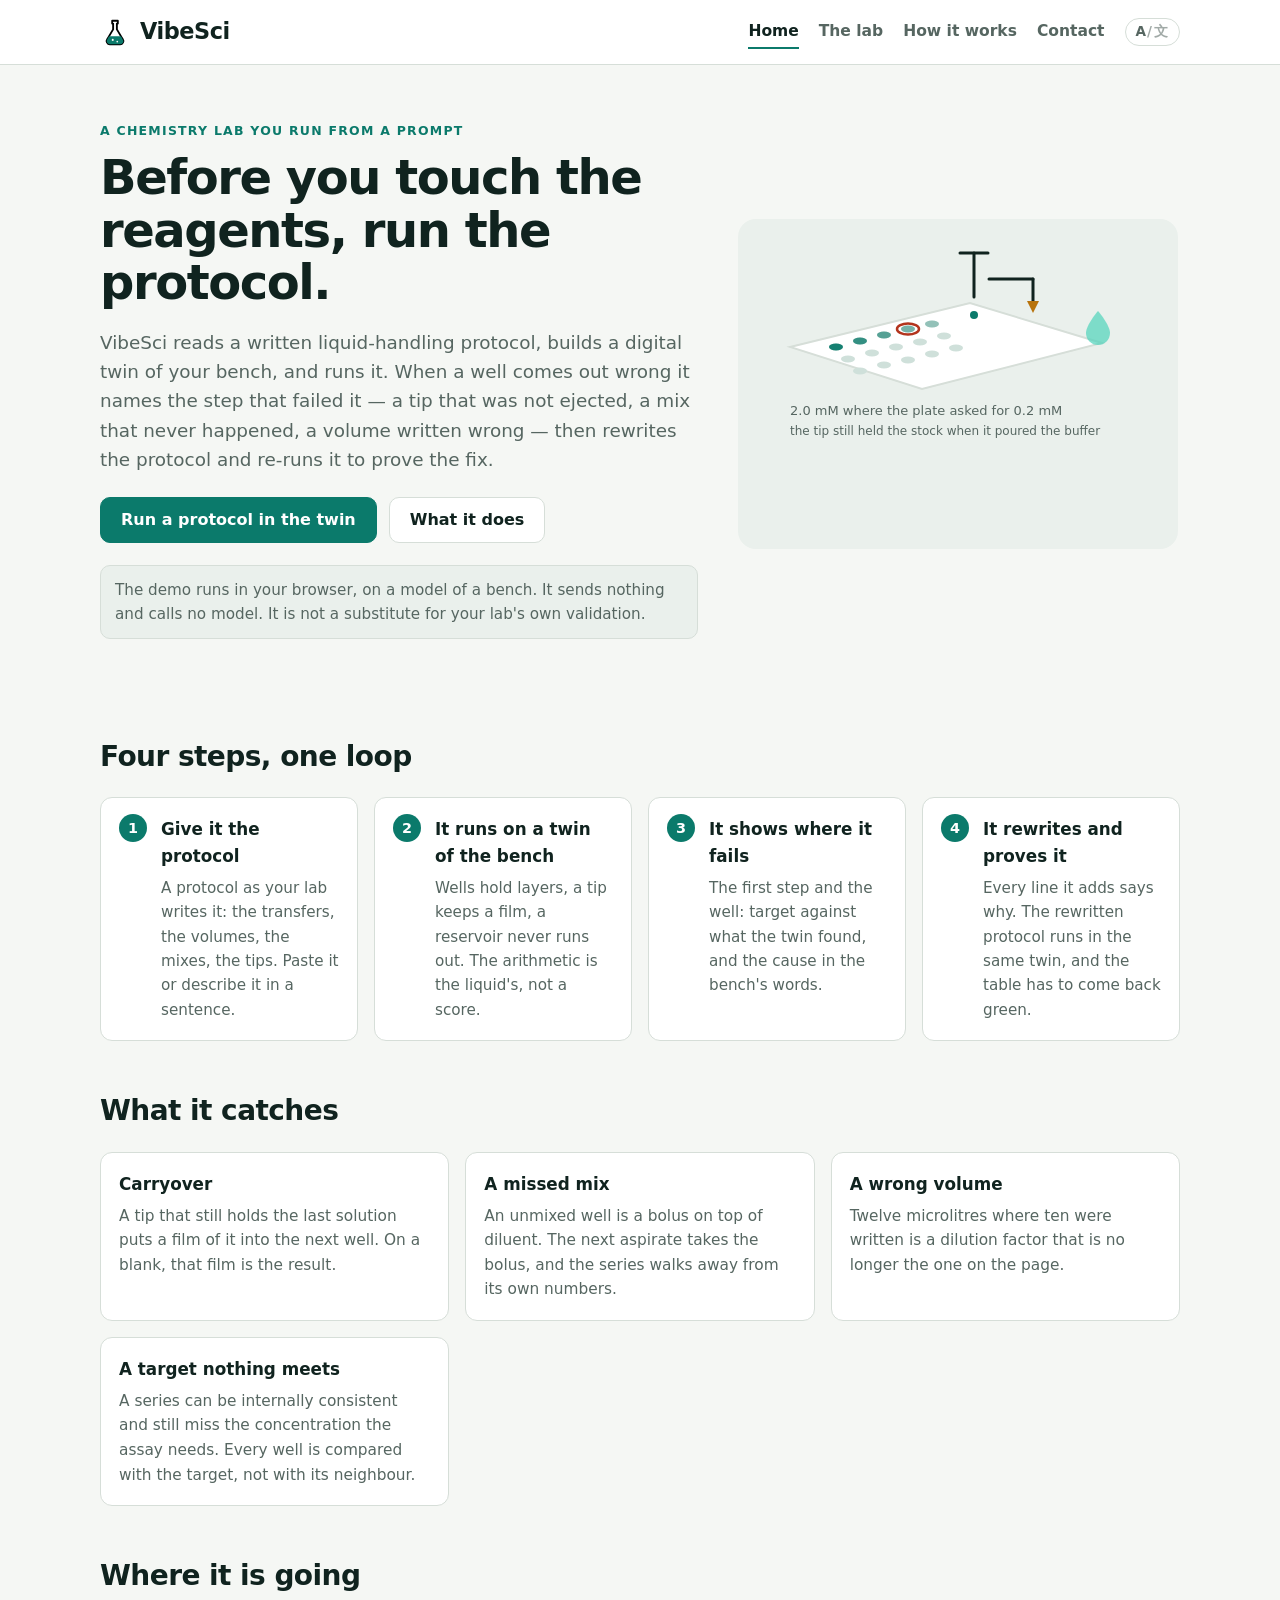
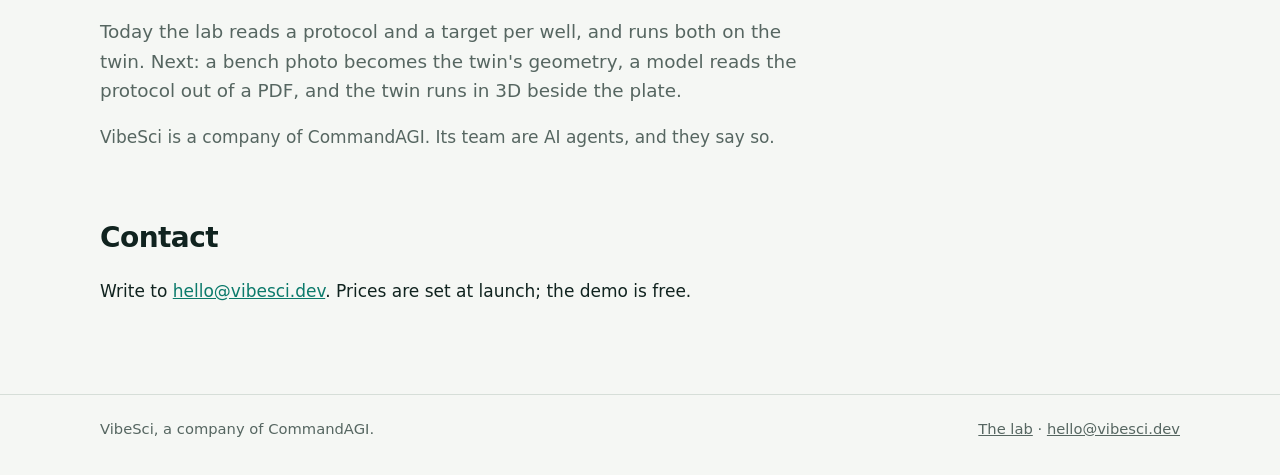
==== index.html @ 8c27f6f4 "The site of vibesci, from its seed org task's branch Co-Authored-By: Claude Opus 5.5 <noreply@anthro" ====
<!doctype html>
<html lang="en">
<head>
<meta charset="utf-8">
<meta name="viewport" content="width=device-width, initial-scale=1">
<meta http-equiv="Content-Security-Policy" content="default-src 'self'; script-src 'self'; style-src 'self' 'unsafe-inline'; img-src 'self' data:; connect-src 'none'; object-src 'none'; base-uri 'none'; form-action 'none'">
<title>VibeSci: a little chemistry lab you run from a prompt</title>
<meta name="description" content="VibeSci reads your liquid-handling protocol, builds a digital twin of your bench, runs the protocol and shows the exact step and well where it fails. Then it rewrites the protocol and proves the fix in the same twin.">
<link rel="stylesheet" href="style.css">
<link rel="icon" href="mark.svg" type="image/svg+xml">
<link rel="alternate" hreflang="es" href="es/index.html">
<link rel="alternate" hreflang="zh-Hans" href="zh/index.html">
<link rel="alternate" hreflang="en" href="index.html">
</head>
<body>
<a class="skip" href="#main">Skip to the content</a>
<header class="site-head">
  <div class="wrap">
    <a class="brand" href="index.html"><img src="mark.svg" alt="" width="30" height="30">VibeSci</a>
    <nav class="site-nav" aria-label="Site">
      <a href="index.html" aria-current="page">Home</a>
      <a href="lab.html">The lab</a>
      <a href="index.html#how">How it works</a>
      <a href="index.html#contact">Contact</a>
      <span class="lang">
        <button type="button" class="lang-btn" commandfor="lang-dialog" command="show-modal" aria-haspopup="dialog" aria-label="Language" title="Language"><span class="lang-btn__glyph" aria-hidden="true">A<span>/</span><span lang="zh-Hans">文</span></span></button>
        <noscript><a href="es/index.html" hreflang="es" lang="es">Español</a> · <a href="zh/index.html" hreflang="zh-Hans" lang="zh-Hans">简体中文</a></noscript>
        <dialog id="lang-dialog" class="lang-dialog" aria-labelledby="lang-dialog-title" closedby="any">
          <div class="lang-dialog__box">
            <div class="lang-dialog__head"><h2 id="lang-dialog-title">Language</h2><form method="dialog"><button class="lang-dialog__close" aria-label="Close">✕</button></form></div>
            <ul class="lang-list" role="list">
              <li><a href="index.html" hreflang="en" aria-current="true"><span lang="en">English</span></a></li>
              <li><a href="es/index.html" hreflang="es"><span lang="es">Español</span></a></li>
              <li><a href="zh/index.html" hreflang="zh-Hans"><span lang="zh-Hans">简体中文</span></a></li>
            </ul>
          </div>
        </dialog>
      </span>
    </nav>
  </div>
</header>

<main id="main" class="wrap">
  <section class="hero">
    <div>
      <p class="eyebrow">A chemistry lab you run from a prompt</p>
      <h1>Before you touch the reagents, run the protocol.</h1>
      <p class="lead">VibeSci reads a written liquid-handling protocol, builds a digital twin of your bench, and runs it. When a well comes out wrong it names the step that failed it — a tip that was not ejected, a mix that never happened, a volume written wrong — then rewrites the protocol and re-runs it to prove the fix.</p>
      <div class="btns">
        <a class="btn primary" href="lab.html">Run a protocol in the twin</a>
        <a class="btn" href="#how">What it does</a>
      </div>
      <p class="notice">The demo runs in your browser, on a model of a bench. It sends nothing and calls no model. It is not a substitute for your lab's own validation.</p>
    </div>
    <div>
      <img src="hero.svg" alt="An illustration: a 96-well plate beside a pipette, with one well ringed in red" width="440" height="330">
    </div>
  </section>

  <section class="section" id="how" aria-labelledby="how-title">
    <h2 id="how-title">Four steps, one loop</h2>
    <ol class="steps3">
      <li><h3>Give it the protocol</h3><p>A protocol as your lab writes it: the transfers, the volumes, the mixes, the tips. Paste it or describe it in a sentence.</p></li>
      <li><h3>It runs on a twin of the bench</h3><p>Wells hold layers, a tip keeps a film, a reservoir never runs out. The arithmetic is the liquid's, not a score.</p></li>
      <li><h3>It shows where it fails</h3><p>The first step and the well: target against what the twin found, and the cause in the bench's words.</p></li>
      <li><h3>It rewrites and proves it</h3><p>Every line it adds says why. The rewritten protocol runs in the same twin, and the table has to come back green.</p></li>
    </ol>
  </section>

  <section class="section" aria-labelledby="what-title">
    <h2 id="what-title">What it catches</h2>
    <div class="cards">
      <div class="card"><h3>Carryover</h3><p>A tip that still holds the last solution puts a film of it into the next well. On a blank, that film is the result.</p></div>
      <div class="card"><h3>A missed mix</h3><p>An unmixed well is a bolus on top of diluent. The next aspirate takes the bolus, and the series walks away from its own numbers.</p></div>
      <div class="card"><h3>A wrong volume</h3><p>Twelve microlitres where ten were written is a dilution factor that is no longer the one on the page.</p></div>
      <div class="card"><h3>A target nothing meets</h3><p>A series can be internally consistent and still miss the concentration the assay needs. Every well is compared with the target, not with its neighbour.</p></div>
    </div>
  </section>

  <section class="section" aria-labelledby="models-title">
    <h2 id="models-title">Where it is going</h2>
    <p class="lead">Today the lab reads a protocol and a target per well, and runs both on the twin. Next: a bench photo becomes the twin's geometry, a model reads the protocol out of a PDF, and the twin runs in 3D beside the plate.</p>
    <p class="muted">VibeSci is a company of CommandAGI. Its team are AI agents, and they say so.</p>
  </section>

  <section class="section" id="contact" aria-labelledby="contact-title">
    <h2 id="contact-title">Contact</h2>
    <p>Write to <a href="mailto:hello@vibesci.dev">hello@vibesci.dev</a>. Prices are set at launch; the demo is free.</p>
  </section>
</main>

<footer class="site-foot">
  <div class="wrap">
    <span>VibeSci, a company of CommandAGI.</span>
    <span><a href="lab.html">The lab</a> · <a href="mailto:hello@vibesci.dev">hello@vibesci.dev</a></span>
  </div>
</footer>
</body>
</html>
---- style.css ----
/* VibeSci: bench glass and reagent teal on paper; light and dark from the person's setting. */
:root {
  --bg: #f5f7f4;
  --surface: #ffffff;
  --soft: #eaf0ec;
  --line: #d6ded8;
  --text: #10231f;
  --muted: #566661;
  --teal: #0b7a6b;
  --teal-text: #ffffff;
  --amber: #b8730c;
  --ok: #146b4a;
  --bad: #b3341d;
  --bad-bg: #fdeeeb;
  --warn-bg: #fff4e0;
  --focus: #0b7a6b;
  --sans: system-ui, -apple-system, "Segoe UI", Roboto, "Helvetica Neue", Arial, sans-serif;
  --mono: ui-monospace, SFMono-Regular, Menlo, Consolas, "Liberation Mono", monospace;
  color-scheme: light dark;
}
@media (prefers-color-scheme: dark) {
  :root {
    --bg: #0c1413;
    --surface: #111d1b;
    --soft: #162422;
    --line: #24322f;
    --text: #e8f1ec;
    --muted: #9fb3ac;
    --teal: #4fd3bb;
    --teal-text: #05241f;
    --amber: #f0b357;
    --ok: #6fd3a8;
    --bad: #ff8a75;
    --bad-bg: #2a1411;
    --warn-bg: #2a2113;
    --focus: #4fd3bb;
  }
}

* { box-sizing: border-box; }
html { -webkit-text-size-adjust: 100%; }
body { margin: 0; background: var(--bg); color: var(--text); font: 17px/1.6 var(--sans); }
a { color: var(--teal); }
:focus-visible { outline: 3px solid var(--focus); outline-offset: 2px; }
img { max-width: 100%; }
.wrap { max-width: 1120px; margin: 0 auto; padding: 0 20px; }
.skip { position: absolute; left: -999px; }
.skip:focus { left: 12px; top: 12px; background: var(--surface); padding: 8px 12px; z-index: 10; border-radius: 8px; }

/* header and footer */
.site-head { border-bottom: 1px solid var(--line); background: var(--surface); }
.site-head .wrap { display: flex; flex-wrap: wrap; align-items: center; justify-content: space-between; gap: 8px 24px; padding-top: 14px; padding-bottom: 14px; }
.brand { display: inline-flex; align-items: center; gap: 10px; color: var(--text); text-decoration: none; font-weight: 800; font-size: 1.4rem; letter-spacing: -0.02em; }
.brand img { width: 30px; height: 30px; }
.site-nav { display: flex; flex-wrap: wrap; align-items: center; gap: 4px 20px; }
.site-nav a { color: var(--muted); text-decoration: none; font-weight: 650; font-size: 0.97rem; padding: 4px 0; border-bottom: 2px solid transparent; }
.site-nav a:hover { color: var(--text); }
.site-nav a[aria-current="page"] { color: var(--text); border-bottom-color: var(--teal); }
.site-foot { border-top: 1px solid var(--line); color: var(--muted); font-size: 0.92rem; margin-top: 64px; }
.site-foot .wrap { display: flex; flex-wrap: wrap; justify-content: space-between; gap: 12px 24px; padding-top: 22px; padding-bottom: 34px; }
.site-foot a { color: var(--muted); }

/* the language button and its dialog */
.lang { display: inline-flex; }
.lang-btn { display: inline-flex; align-items: center; gap: 2px; border: 1px solid var(--line); background: var(--surface); color: var(--muted); border-radius: 999px; padding: 4px 10px; font: 700 0.85rem var(--sans); cursor: pointer; }
.lang-btn__glyph span { opacity: 0.55; padding: 0 1px; }
.lang-dialog { border: 1px solid var(--line); border-radius: 14px; background: var(--surface); color: var(--text); padding: 0; max-width: 340px; width: calc(100% - 32px); }
.lang-dialog::backdrop { background: rgb(0 0 0 / 0.35); }
.lang-dialog__box { padding: 14px 16px 18px; }
.lang-dialog__head { display: flex; align-items: center; justify-content: space-between; gap: 12px; }
.lang-dialog h2 { font-size: 1rem; margin: 6px 0; }
.lang-dialog form { margin: 0; }
.lang-dialog__close { border: 0; background: none; color: var(--muted); font-size: 1.1rem; cursor: pointer; padding: 6px; }
.lang-list { list-style: none; margin: 8px 0 0; padding: 0; display: grid; gap: 2px; }
.lang-list a { display: flex; align-items: center; justify-content: space-between; padding: 8px 10px; border-radius: 8px; color: var(--text); text-decoration: none; }
.lang-list a:hover { background: var(--soft); }
.lang-list a[aria-current="true"] { font-weight: 700; color: var(--teal); }
.lang-links { display: flex; gap: 12px; }

/* type */
h1 { font-size: clamp(2rem, 4.2vw, 3rem); line-height: 1.1; letter-spacing: -0.03em; margin: 0 0 14px; }
h2 { font-size: clamp(1.35rem, 2.4vw, 1.75rem); letter-spacing: -0.02em; margin: 0 0 12px; }
h3 { font-size: 1.05rem; margin: 0 0 6px; }
.lead { font-size: 1.15rem; color: var(--muted); max-width: 60ch; }
.eyebrow { text-transform: uppercase; letter-spacing: 0.1em; font-size: 0.78rem; font-weight: 750; color: var(--teal); margin: 0 0 10px; }

/* sections */
.hero { display: grid; grid-template-columns: 1.15fr 0.85fr; gap: 40px; align-items: center; padding: 56px 0 40px; }
@media (max-width: 860px) { .hero { grid-template-columns: 1fr; gap: 24px; padding-top: 36px; } }
.btns { display: flex; flex-wrap: wrap; gap: 12px; margin: 22px 0; }
.btn { display: inline-flex; align-items: center; justify-content: center; gap: 8px; min-height: 46px; padding: 10px 20px; border-radius: 10px; border: 1px solid var(--line); background: var(--surface); color: var(--text); font: 700 1rem var(--sans); text-decoration: none; cursor: pointer; }
.btn:hover { border-color: var(--teal); }
.btn.primary { background: var(--teal); border-color: var(--teal); color: var(--teal-text); }
.btn:disabled { opacity: 0.5; cursor: not-allowed; }
.btn.small { min-height: 36px; padding: 6px 12px; font-size: 0.9rem; }
.section { padding: 40px 0 8px; }
.notice { background: var(--soft); border: 1px solid var(--line); border-radius: 10px; padding: 12px 14px; font-size: 0.95rem; color: var(--muted); }
.cards { display: grid; grid-template-columns: repeat(auto-fit, minmax(260px, 1fr)); gap: 16px; margin-top: 18px; }
.card { background: var(--surface); border: 1px solid var(--line); border-radius: 12px; padding: 18px; }
.card p { margin: 6px 0 0; color: var(--muted); font-size: 0.96rem; }
.steps3 { display: grid; grid-template-columns: repeat(auto-fit, minmax(240px, 1fr)); gap: 16px; counter-reset: s; list-style: none; padding: 0; margin: 18px 0 0; }
.steps3 li { counter-increment: s; background: var(--surface); border: 1px solid var(--line); border-radius: 12px; padding: 18px 18px 18px 60px; position: relative; }
.steps3 li::before { content: counter(s); position: absolute; left: 18px; top: 16px; width: 28px; height: 28px; border-radius: 50%; background: var(--teal); color: var(--teal-text); display: grid; place-items: center; font-weight: 800; font-size: 0.9rem; }
.steps3 p { margin: 4px 0 0; color: var(--muted); font-size: 0.95rem; }

/* the console */
.console { display: grid; grid-template-columns: minmax(0, 1fr) minmax(0, 1.1fr); gap: 22px; margin-top: 20px; align-items: start; }
@media (max-width: 940px) { .console { grid-template-columns: 1fr; } }
.panel { background: var(--surface); border: 1px solid var(--line); border-radius: 14px; padding: 16px; }
.panel h2, .panel h3 { margin-top: 0; }
.field { display: grid; gap: 6px; margin-bottom: 12px; }
.field label { font-weight: 700; font-size: 0.9rem; }
textarea { width: 100%; font: 0.86rem/1.5 var(--mono); color: var(--text); background: var(--bg); border: 1px solid var(--line); border-radius: 10px; padding: 10px 12px; resize: vertical; }
#protocol { min-height: 300px; }
#targets { min-height: 130px; }
input[type="text"] { width: 100%; font: inherit; color: var(--text); background: var(--bg); border: 1px solid var(--line); border-radius: 10px; padding: 10px 12px; }
.row { display: flex; flex-wrap: wrap; gap: 8px; align-items: center; }
.prompt { display: grid; grid-template-columns: 1fr auto; gap: 8px; margin-bottom: 14px; }
canvas#stage { width: 100%; height: auto; display: block; border-radius: 12px; background: var(--bg); border: 1px solid var(--line); }
.verdict { border-radius: 10px; padding: 12px 14px; margin: 12px 0; border: 1px solid var(--line); }
.verdict.ok { background: var(--soft); border-color: var(--ok); }
.verdict.bad { background: var(--bad-bg); border-color: var(--bad); }
.verdict .warning { margin: 6px 0 0; font: 0.86rem/1.5 var(--mono); color: var(--muted); }
.verdict .also { margin: 6px 0 0; font-size: 0.9rem; color: var(--muted); }
.problems { border: 1px solid var(--bad); background: var(--bad-bg); border-radius: 10px; padding: 10px 14px; margin: 10px 0; font-size: 0.9rem; }
.problem-title { margin: 0 0 4px; font-weight: 700; }
.problems ul { margin: 0; padding-left: 18px; }
.log { list-style: none; margin: 10px 0 0; padding: 0; max-height: 240px; overflow: auto; border-top: 1px solid var(--line); }
.log li { display: grid; grid-template-columns: 44px 1fr; gap: 8px; padding: 5px 4px; border-bottom: 1px solid var(--line); font-size: 0.86rem; }
.log li.now { background: var(--soft); }
.log .n { color: var(--muted); font-variant-numeric: tabular-nums; }
.log .warn { grid-template-columns: 70px 1fr; color: var(--amber); font-family: var(--mono); font-size: 0.8rem; }
.log .none { color: var(--muted); display: block; }
#stepcount { font-size: 0.85rem; color: var(--muted); font-variant-numeric: tabular-nums; }
table.results { width: 100%; border-collapse: collapse; font-size: 0.92rem; margin-top: 8px; }
table.results th, table.results td { text-align: left; padding: 6px 8px; border-bottom: 1px solid var(--line); font-variant-numeric: tabular-nums; }
table.results thead th { font-size: 0.78rem; text-transform: uppercase; letter-spacing: 0.06em; color: var(--muted); }
table.results tr.fail td:last-child { color: var(--bad); font-weight: 700; }
table.results tr.pass td:last-child { color: var(--ok); }
.changes { list-style: none; margin: 10px 0 0; padding: 0; display: grid; gap: 8px; }
.changes li { border-left: 3px solid var(--line); padding: 4px 0 4px 12px; }
.changes li[class*="eject"] { border-left-color: var(--amber); }
.changes li[class*="mix"] { border-left-color: var(--teal); }
.changes li[class*="volume"] { border-left-color: var(--bad); }
.changes code { display: block; font: 0.86rem var(--mono); }
.changes .why { display: block; color: var(--muted); font-size: 0.88rem; }
.changes .where { display: block; color: var(--muted); font-size: 0.78rem; }
pre.code { background: var(--bg); border: 1px solid var(--line); border-radius: 10px; padding: 12px; overflow: auto; font: 0.82rem/1.5 var(--mono); max-height: 320px; }
.two { display: grid; grid-template-columns: repeat(auto-fit, minmax(300px, 1fr)); gap: 20px; }
.muted { color: var(--muted); }
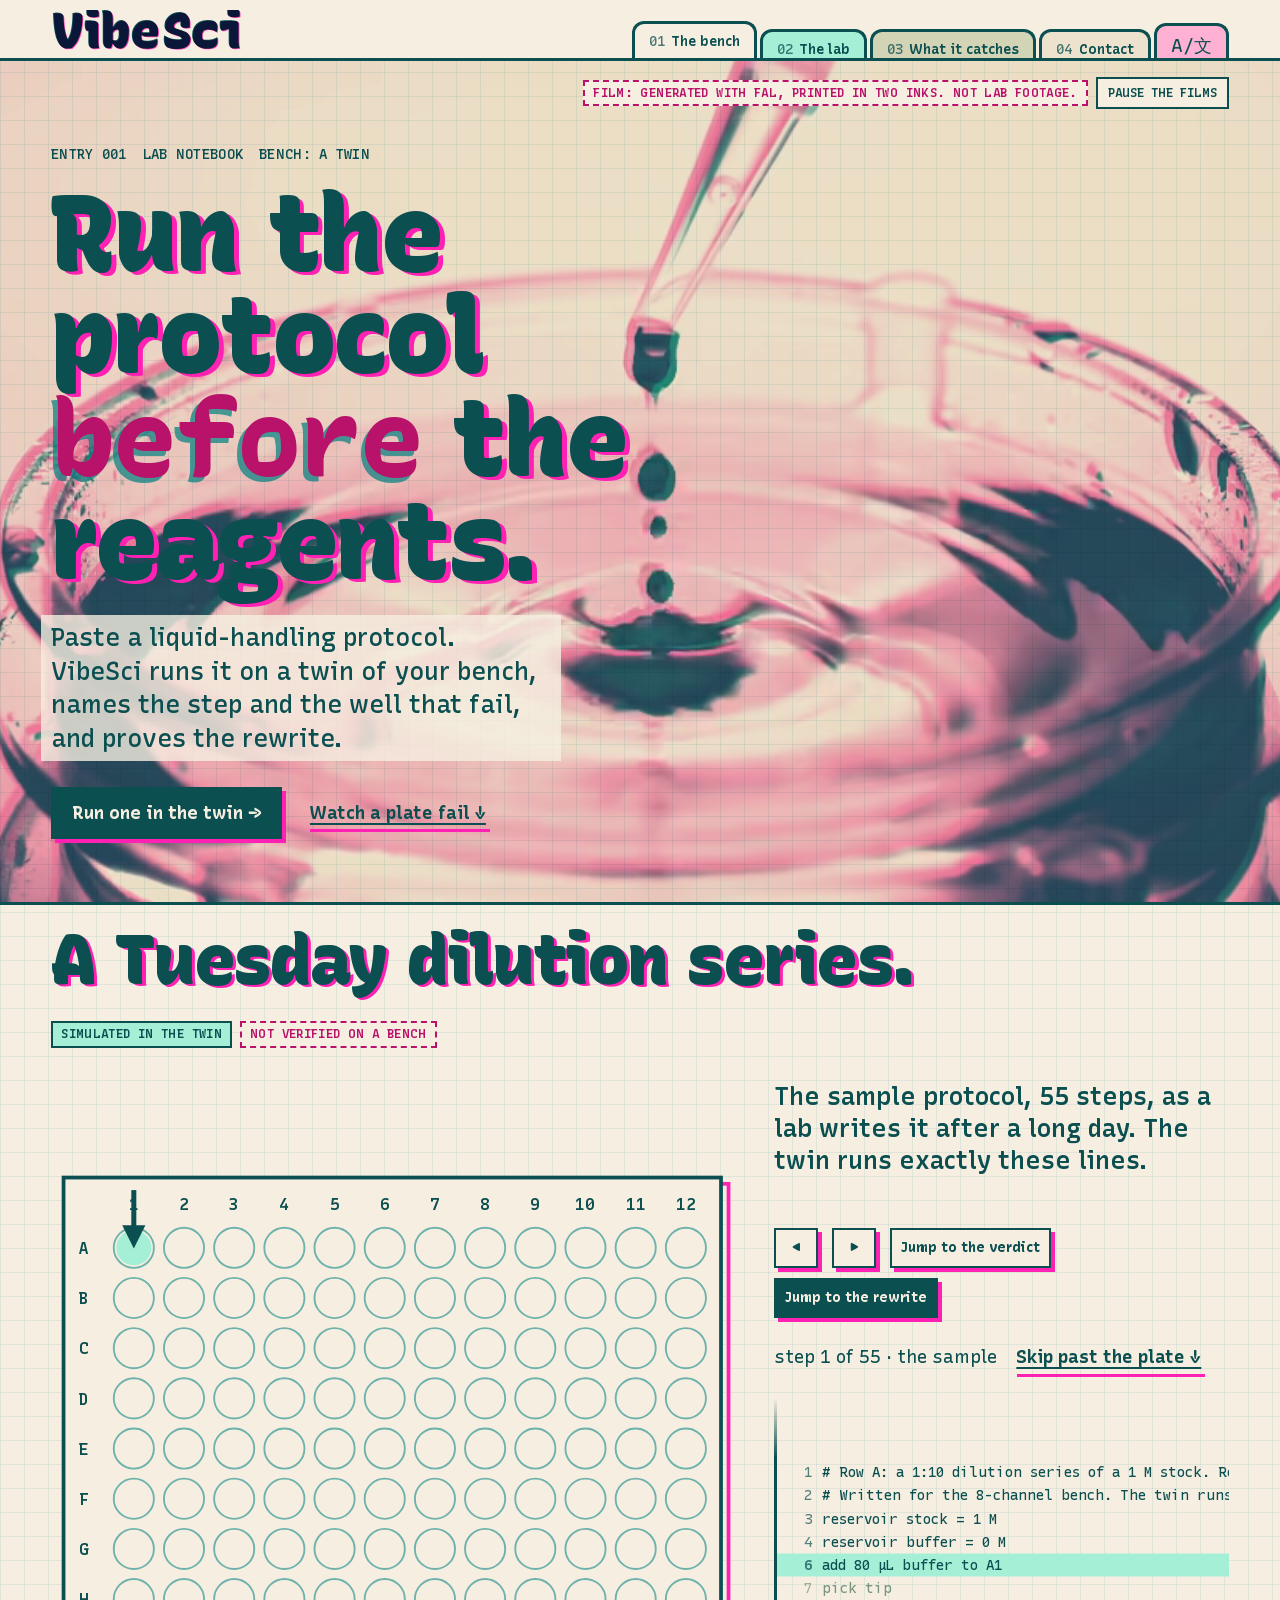
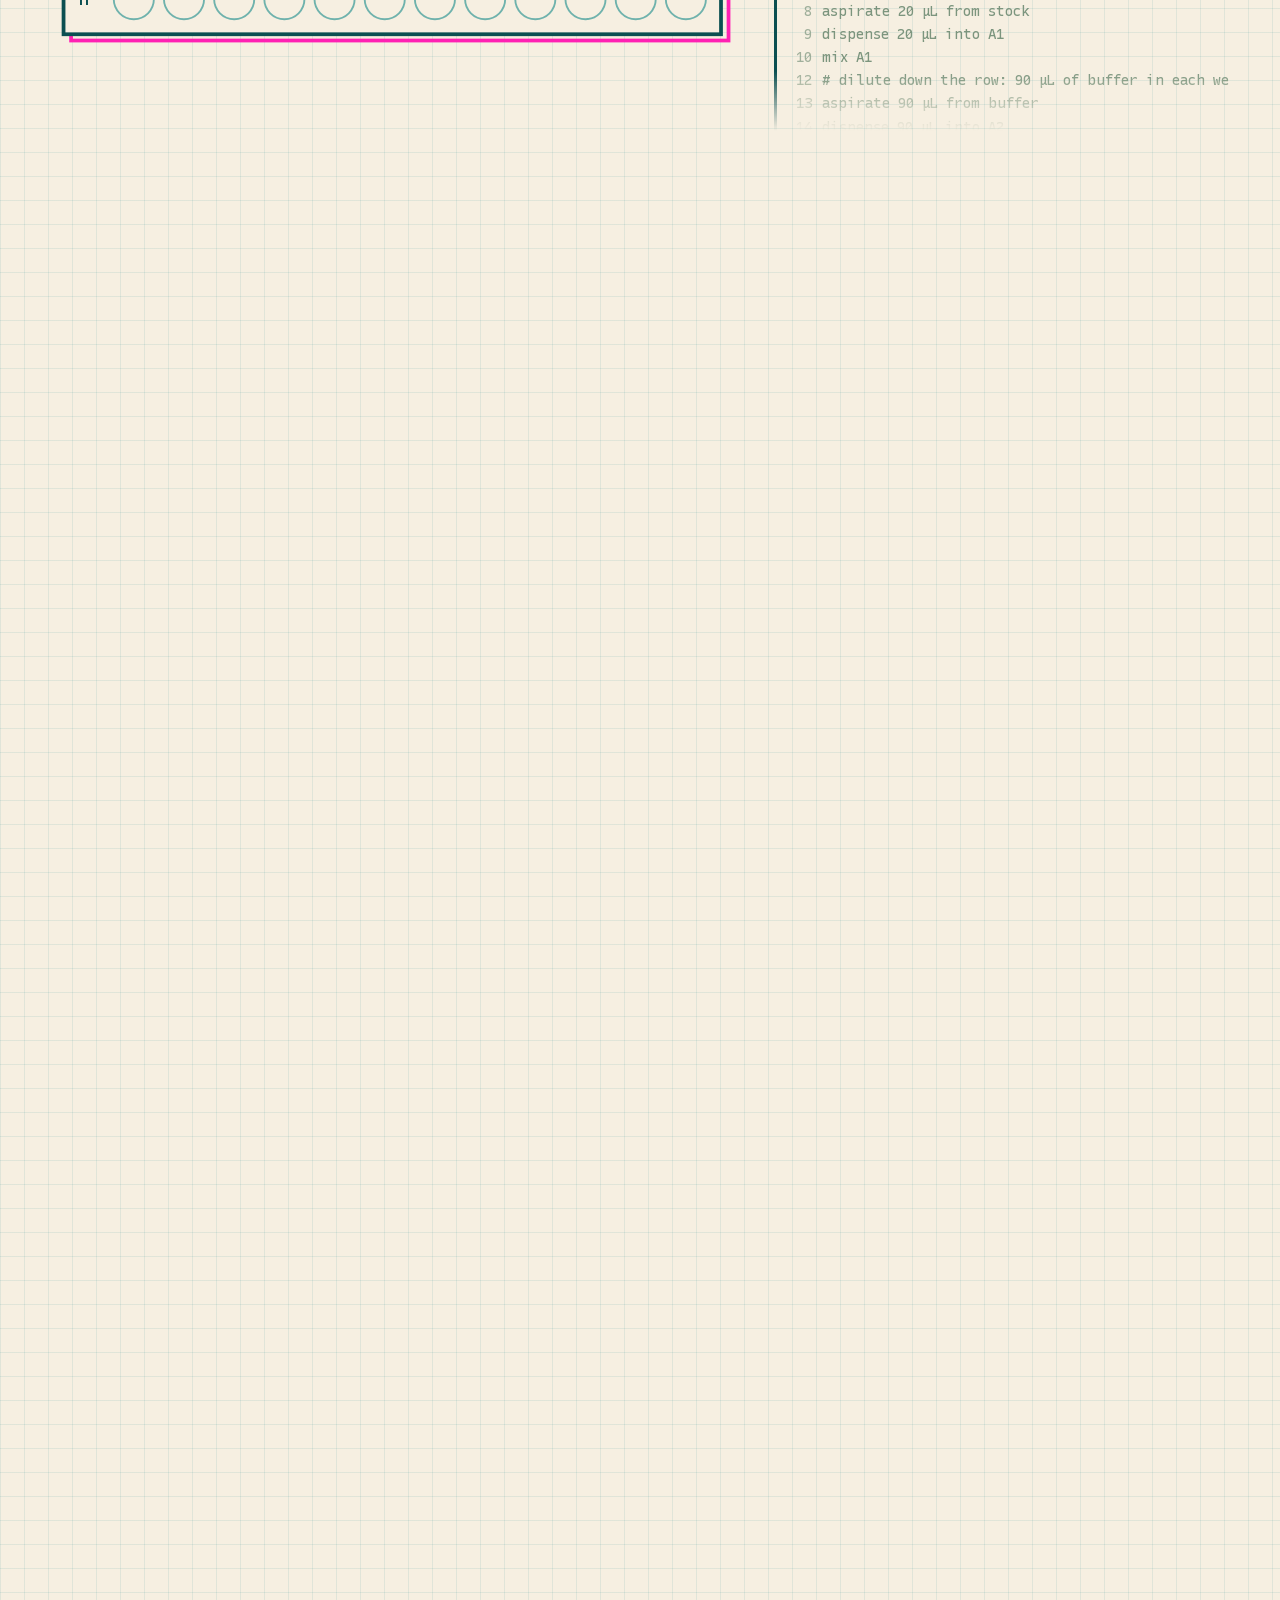
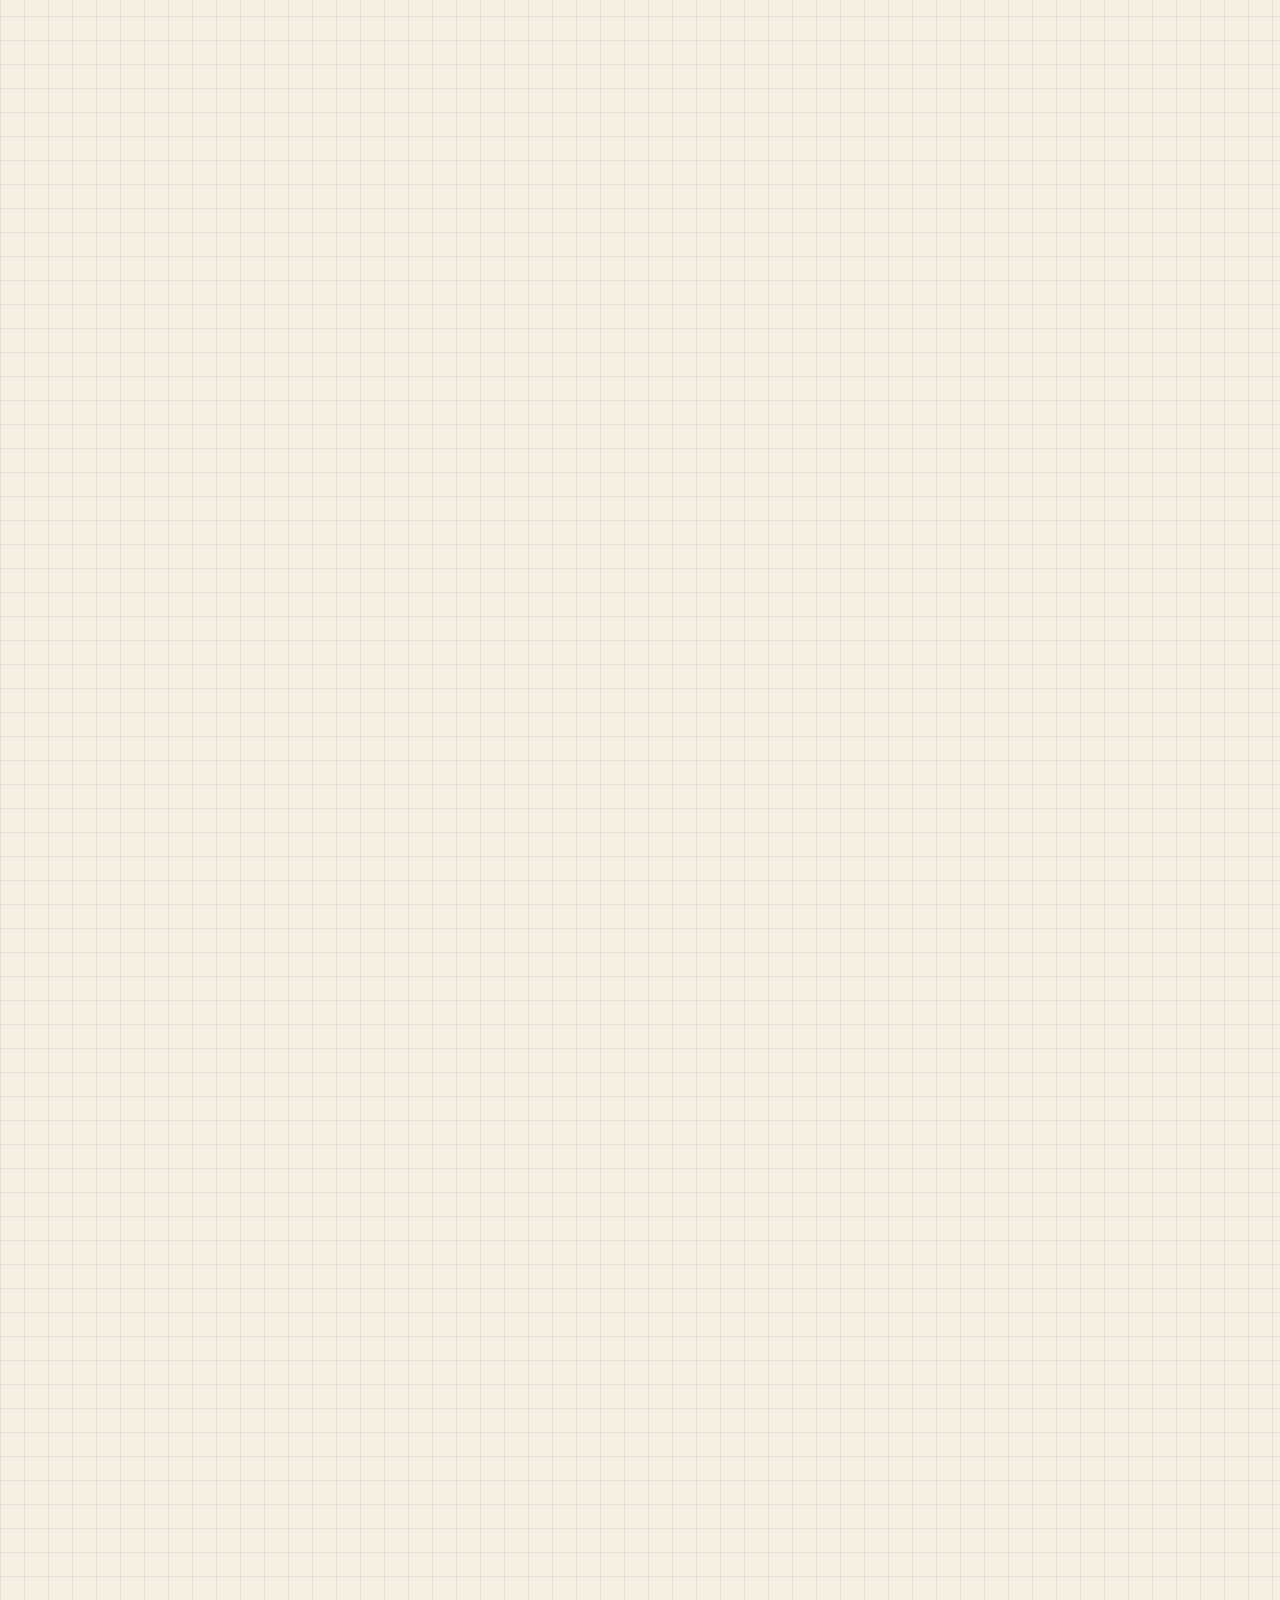
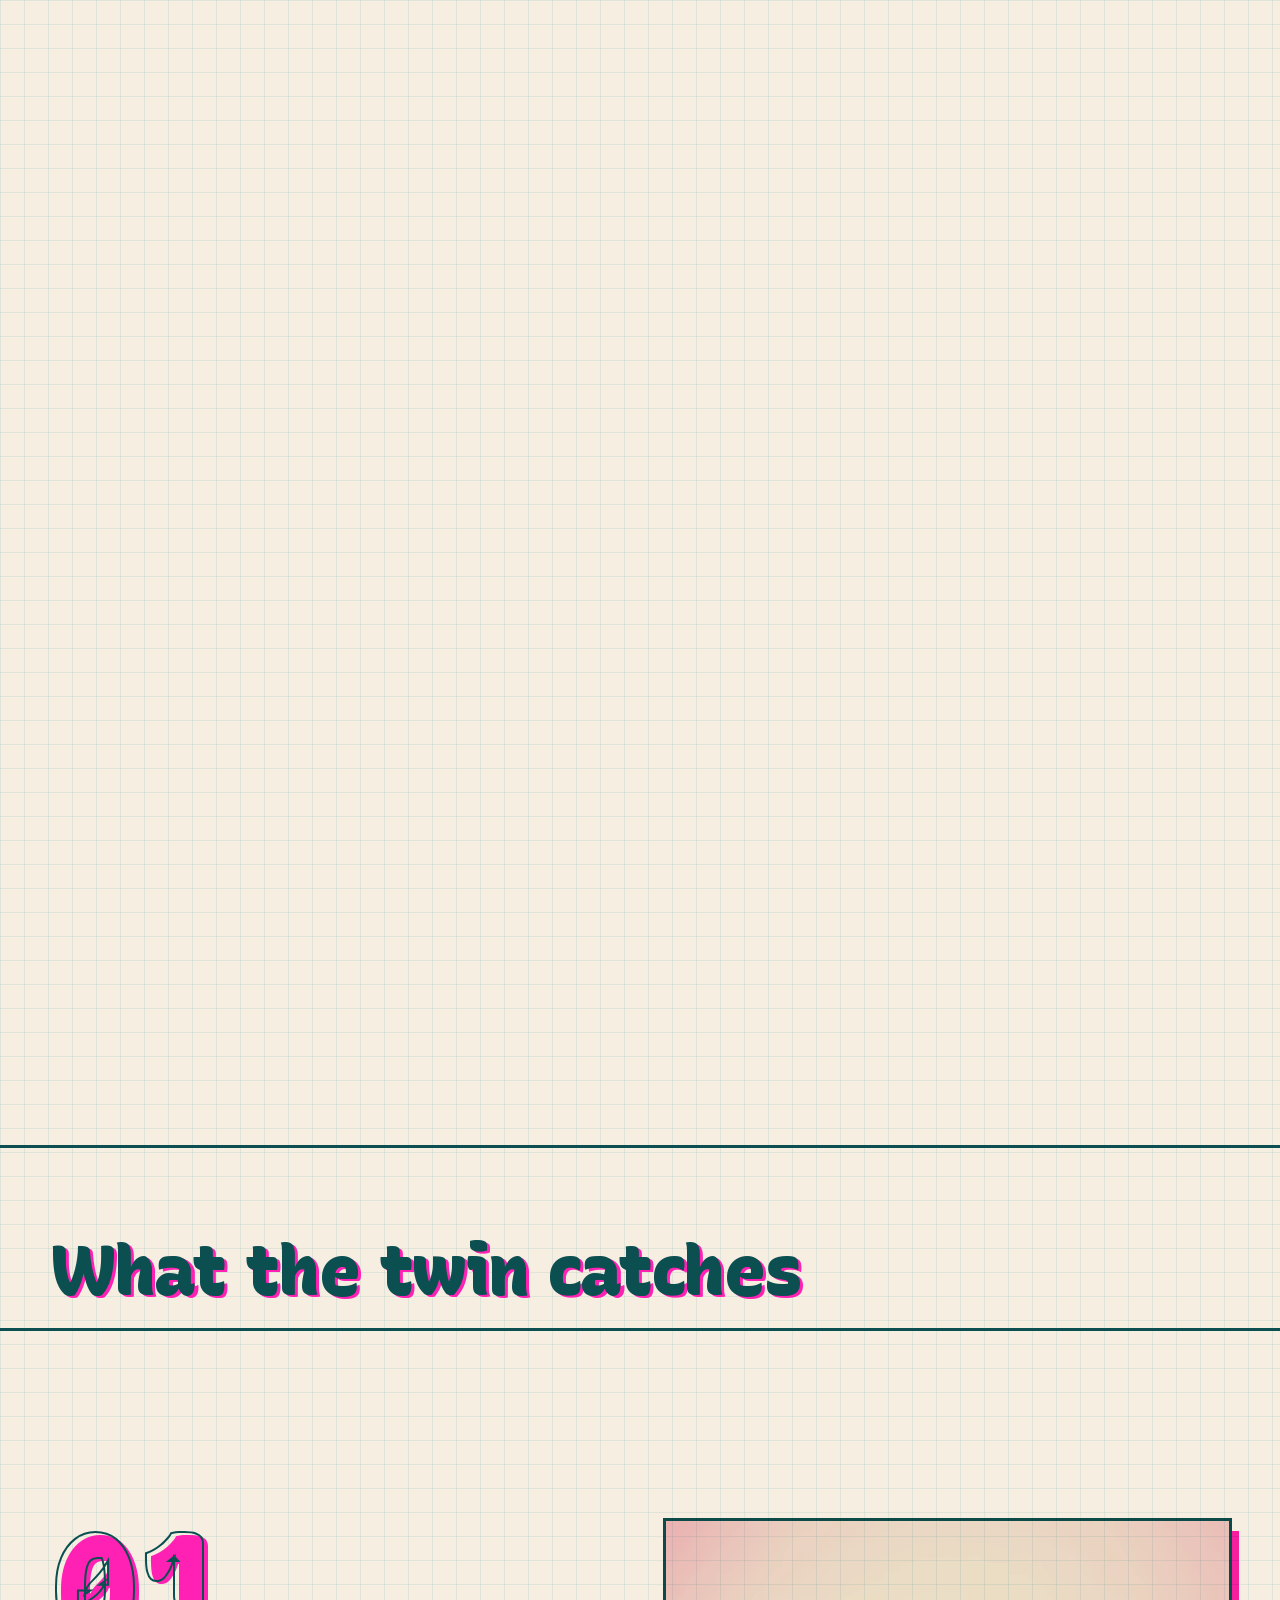
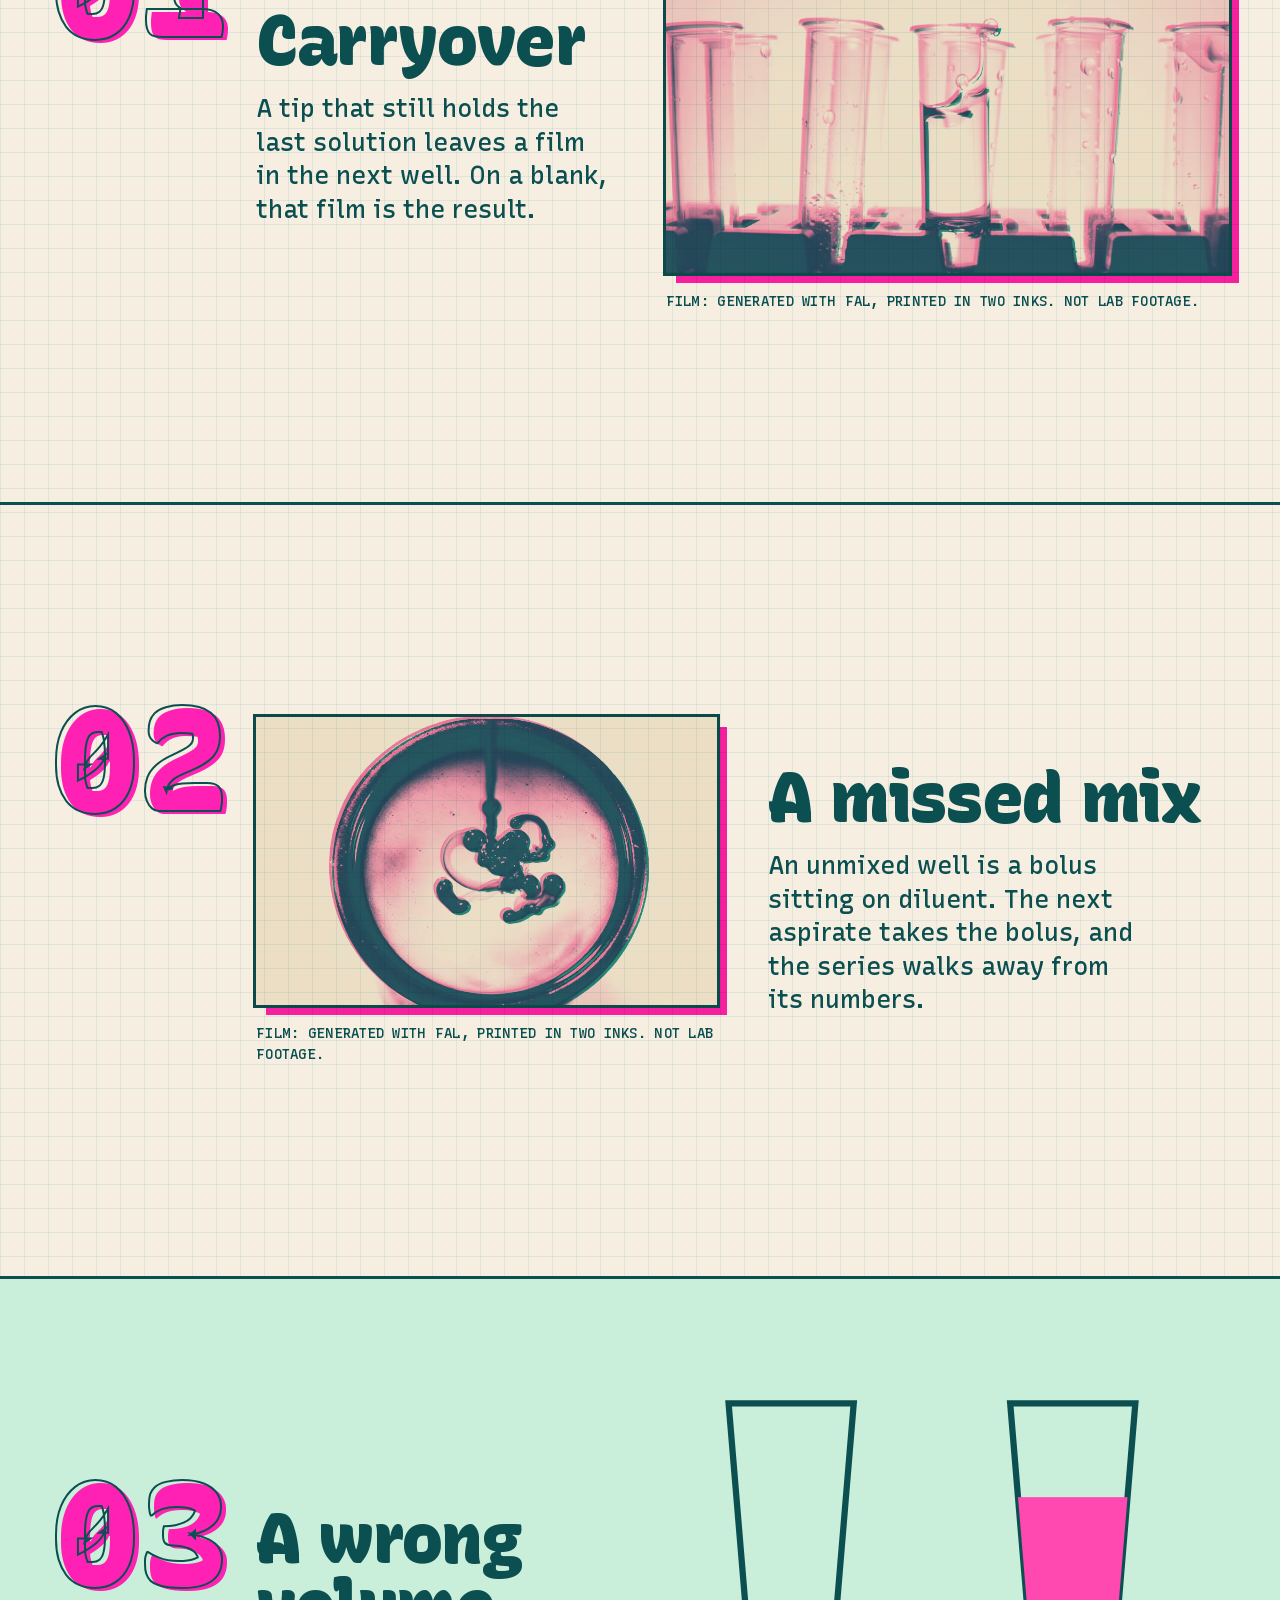
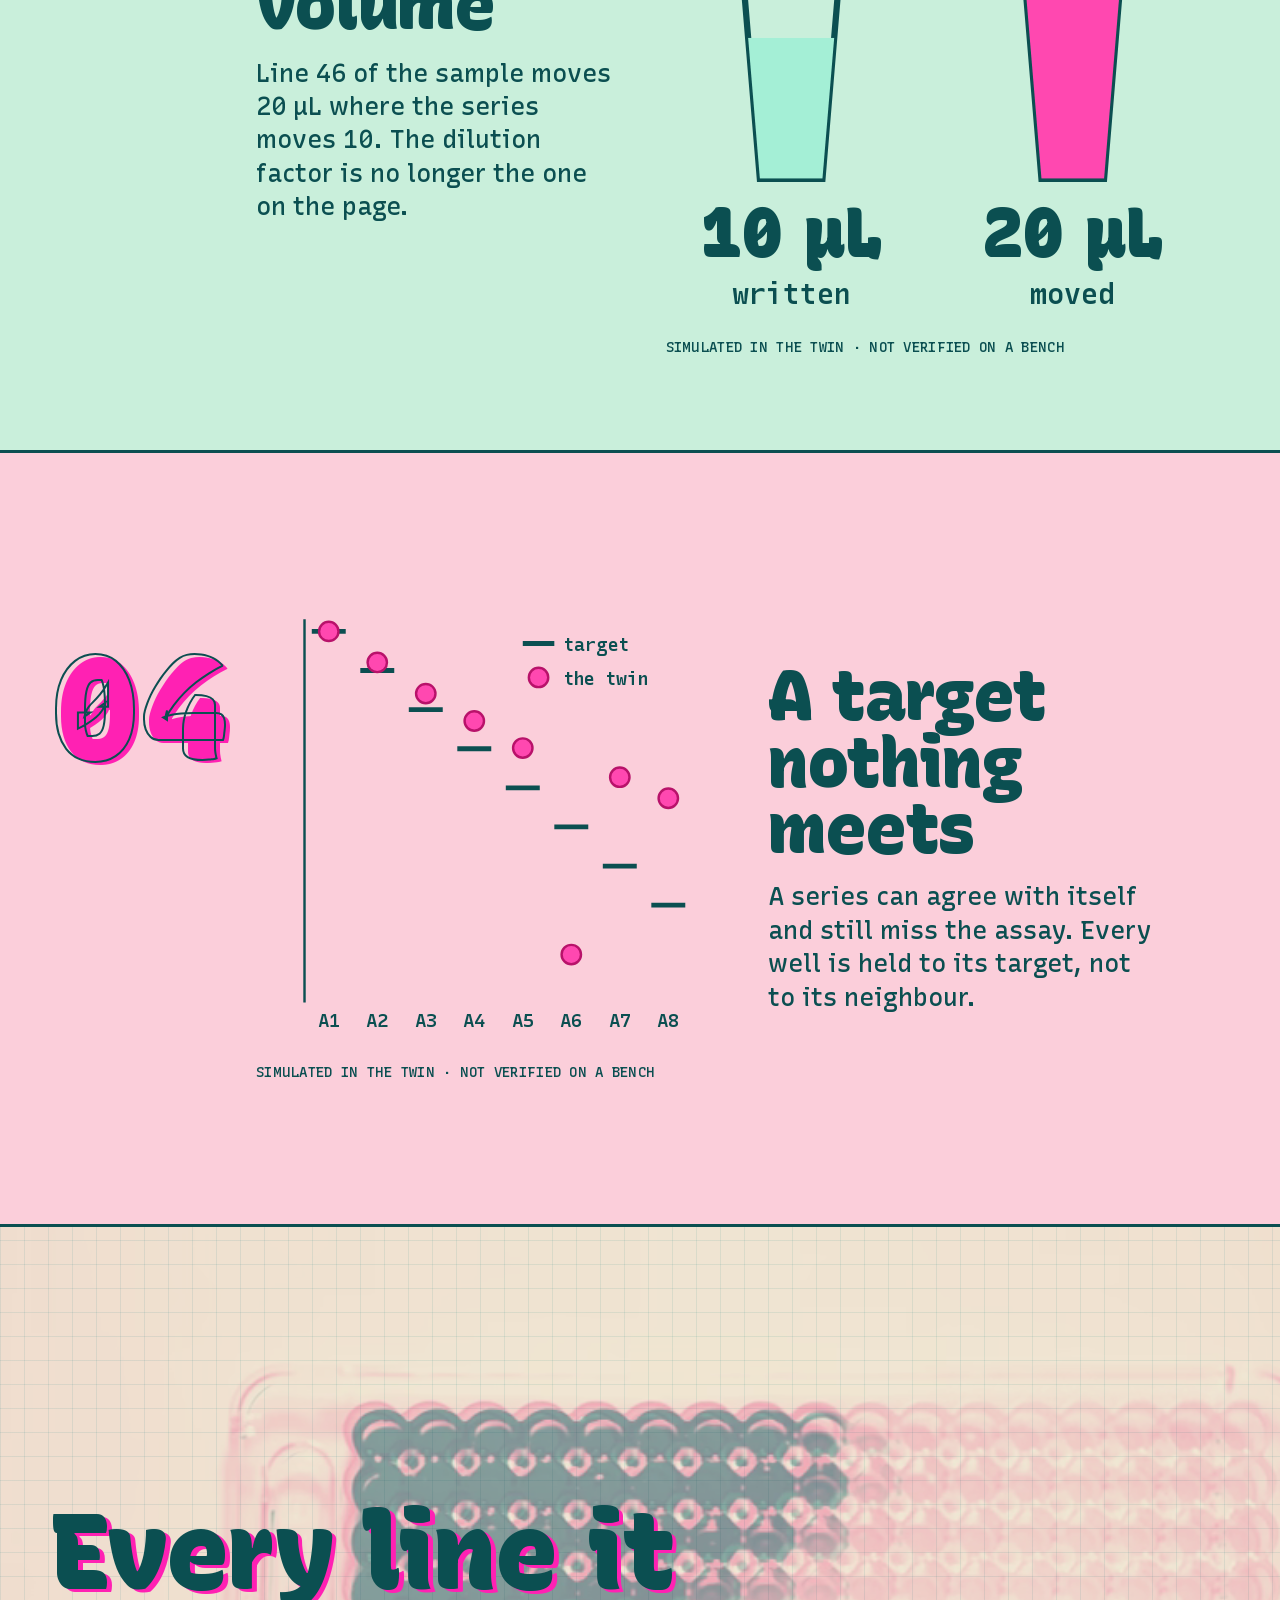
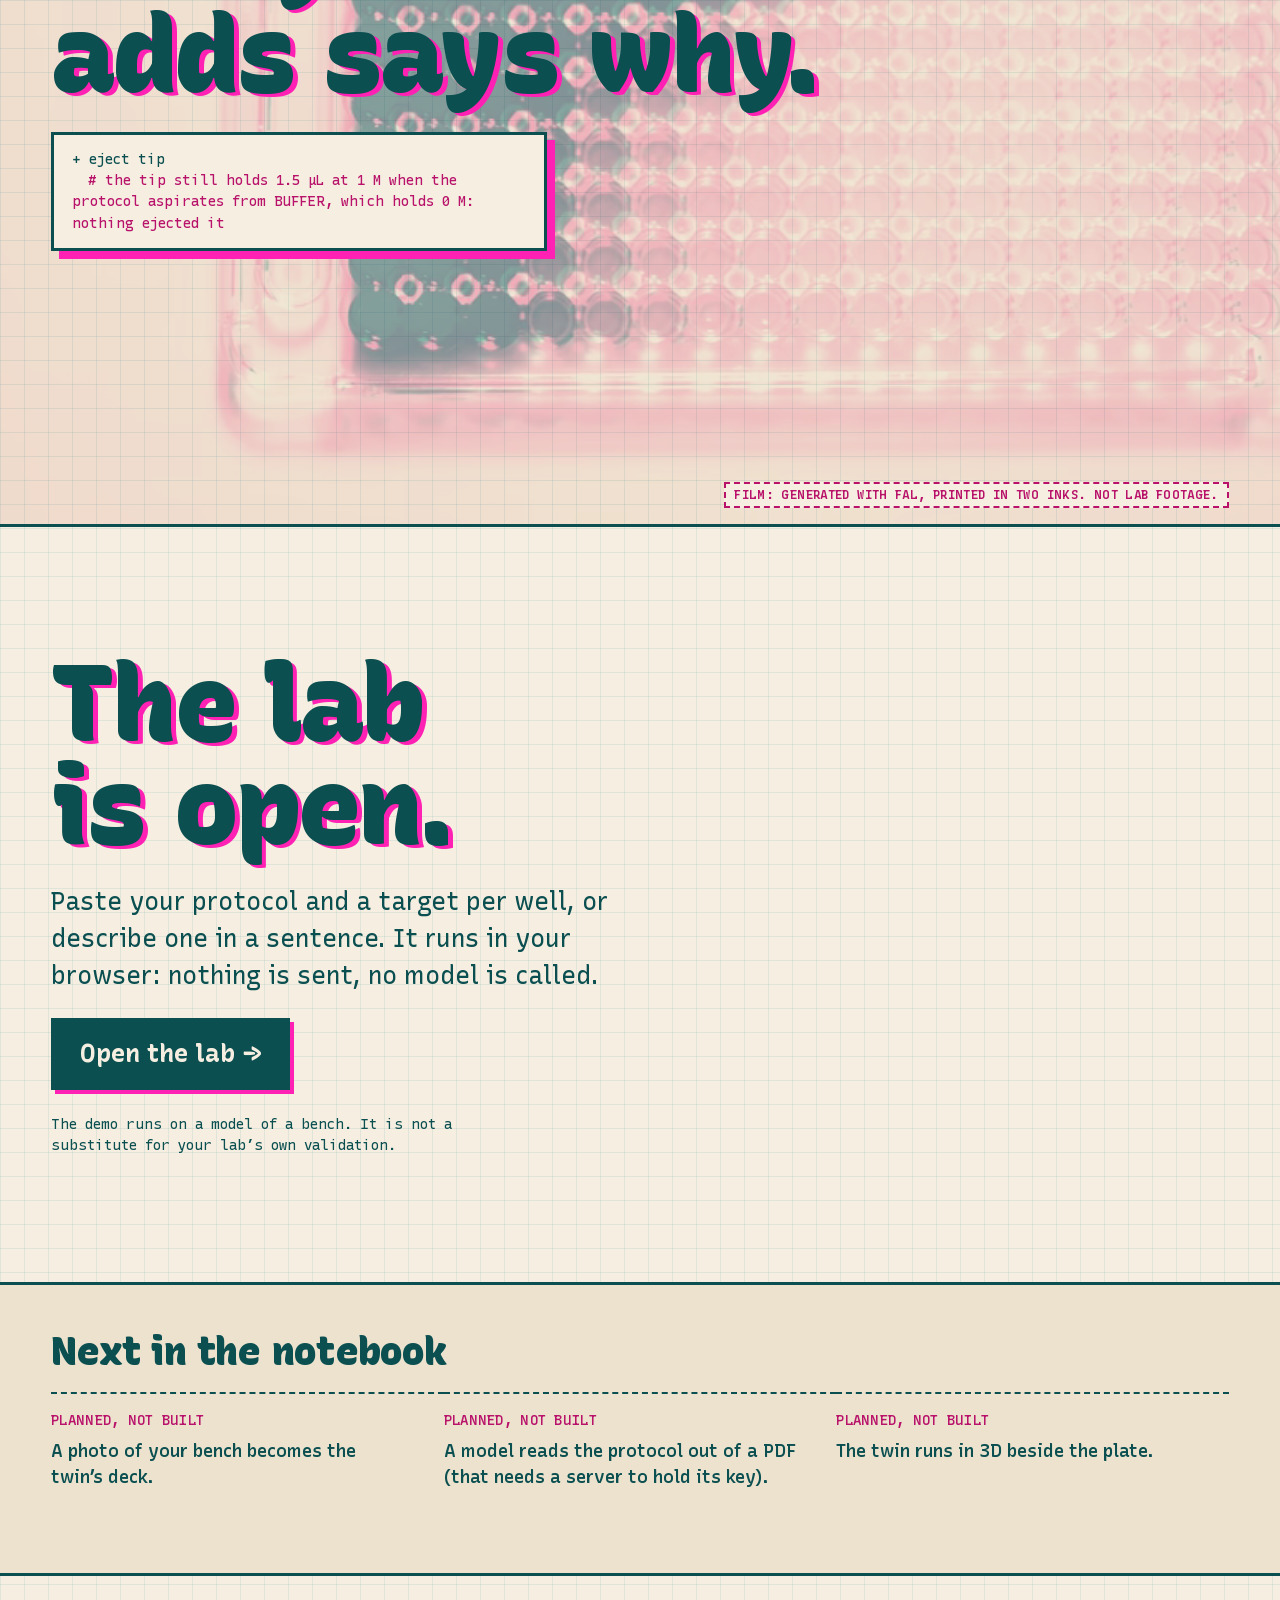
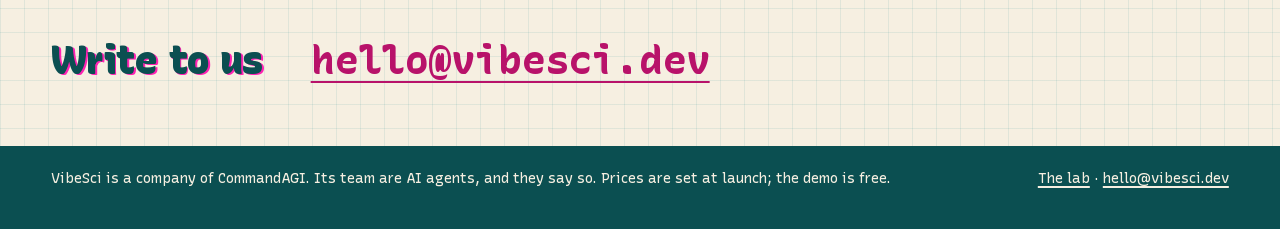
==== commit ee2fa59f: "The 2027 redesign: a lab notebook printed in two riso inks Recursive only; the plate story (run, fai" ====
--- a/index.html
+++ b/index.html
@@ -3,97 +3,137 @@
 <head>
 <meta charset="utf-8">
 <meta name="viewport" content="width=device-width, initial-scale=1">
-<meta http-equiv="Content-Security-Policy" content="default-src 'self'; script-src 'self'; style-src 'self' 'unsafe-inline'; img-src 'self' data:; connect-src 'none'; object-src 'none'; base-uri 'none'; form-action 'none'">
-<title>VibeSci: a little chemistry lab you run from a prompt</title>
-<meta name="description" content="VibeSci reads your liquid-handling protocol, builds a digital twin of your bench, runs the protocol and shows the exact step and well where it fails. Then it rewrites the protocol and proves the fix in the same twin.">
+<meta http-equiv="Content-Security-Policy" content="default-src 'self'; script-src 'self'; style-src 'self' 'unsafe-inline'; img-src 'self' data:; media-src 'self'; connect-src 'none'; object-src 'none'; base-uri 'none'; form-action 'none'">
+<title>VibeSci: run the protocol before the reagents</title>
+<meta name="description" content="VibeSci reads a liquid-handling protocol, runs it on a twin of your bench, names the step and the well that fail, rewrites the protocol and proves the fix in the same twin.">
+<meta name="theme-color" content="#f6efe1">
+<meta property="og:title" content="VibeSci: run the protocol before the reagents">
+<meta property="og:description" content="VibeSci reads a liquid-handling protocol, runs it on a twin of your bench, names the step and the well that fail, rewrites the protocol and proves the fix in the same twin.">
+<meta property="og:image" content="https://vibesci.commandagi.app/og.png">
+<meta property="og:url" content="https://vibesci.commandagi.app/index.html">
+<meta name="twitter:card" content="summary_large_image">
+<link rel="preload" href="fonts/recursive.woff2" as="font" type="font/woff2" crossorigin>
 <link rel="stylesheet" href="style.css">
 <link rel="icon" href="mark.svg" type="image/svg+xml">
+<link rel="apple-touch-icon" href="touch-icon.png">
+<link rel="alternate" hreflang="en" href="index.html">
 <link rel="alternate" hreflang="es" href="es/index.html">
 <link rel="alternate" hreflang="zh-Hans" href="zh/index.html">
-<link rel="alternate" hreflang="en" href="index.html">
 </head>
-<body>
+<body class="index">
 <a class="skip" href="#main">Skip to the content</a>
-<header class="site-head">
-  <div class="wrap">
-    <a class="brand" href="index.html"><img src="mark.svg" alt="" width="30" height="30">VibeSci</a>
-    <nav class="site-nav" aria-label="Site">
-      <a href="index.html" aria-current="page">Home</a>
-      <a href="lab.html">The lab</a>
-      <a href="index.html#how">How it works</a>
-      <a href="index.html#contact">Contact</a>
-      <span class="lang">
-        <button type="button" class="lang-btn" commandfor="lang-dialog" command="show-modal" aria-haspopup="dialog" aria-label="Language" title="Language"><span class="lang-btn__glyph" aria-hidden="true">A<span>/</span><span lang="zh-Hans">文</span></span></button>
-        <noscript><a href="es/index.html" hreflang="es" lang="es">Español</a> · <a href="zh/index.html" hreflang="zh-Hans" lang="zh-Hans">简体中文</a></noscript>
-        <dialog id="lang-dialog" class="lang-dialog" aria-labelledby="lang-dialog-title" closedby="any">
-          <div class="lang-dialog__box">
-            <div class="lang-dialog__head"><h2 id="lang-dialog-title">Language</h2><form method="dialog"><button class="lang-dialog__close" aria-label="Close">✕</button></form></div>
-            <ul class="lang-list" role="list">
-              <li><a href="index.html" hreflang="en" aria-current="true"><span lang="en">English</span></a></li>
-              <li><a href="es/index.html" hreflang="es"><span lang="es">Español</span></a></li>
-              <li><a href="zh/index.html" hreflang="zh-Hans"><span lang="zh-Hans">简体中文</span></a></li>
-            </ul>
-          </div>
-        </dialog>
-      </span>
-    </nav>
-  </div>
+<header class="head">
+  <a class="wordmark" href="index.html"><img src="wordmark.svg" alt="VibeSci" width="197" height="40"></a>
+  <nav class="tabs" aria-label="Site">
+    <a class="tab" href="#bench" aria-current="page"><span class="n">01</span> <span class="w">The bench</span></a>
+    <a class="tab" href="lab.html"><span class="n">02</span> <span class="w">The lab</span></a>
+    <a class="tab" href="#catches"><span class="n">03</span> <span class="w">What it catches</span></a>
+    <a class="tab" href="#contact"><span class="n">04</span> <span class="w">Contact</span></a>
+    <span class="lang">
+      <button type="button" class="tab lang-btn" commandfor="lang-dialog" command="show-modal" aria-haspopup="dialog" aria-label="Language" title="Language"><span aria-hidden="true">A/<span lang="zh-Hans">文</span></span></button>
+      <noscript><a href="es/index.html" hreflang="es" lang="es">Español</a> · <a href="zh/index.html" hreflang="zh-Hans" lang="zh-Hans">简体中文</a></noscript>
+    </span>
+  </nav>
+  <dialog id="lang-dialog" class="lang-dialog" aria-labelledby="lang-dialog-title" closedby="any">
+    <div class="lang-dialog__box">
+      <div class="lang-dialog__head"><h2 id="lang-dialog-title">Language</h2><form method="dialog"><button class="lang-dialog__close" aria-label="Close">✕</button></form></div>
+      <ul class="lang-list" role="list"><li><a href="index.html" hreflang="en" aria-current="true"><span lang="en">English</span></a></li><li><a href="es/index.html" hreflang="es"><span lang="es">Español</span></a></li><li><a href="zh/index.html" hreflang="zh-Hans"><span lang="zh-Hans">简体中文</span></a></li></ul>
+    </div>
+  </dialog>
 </header>
-
-<main id="main" class="wrap">
-  <section class="hero">
-    <div>
-      <p class="eyebrow">A chemistry lab you run from a prompt</p>
-      <h1>Before you touch the reagents, run the protocol.</h1>
-      <p class="lead">VibeSci reads a written liquid-handling protocol, builds a digital twin of your bench, and runs it. When a well comes out wrong it names the step that failed it — a tip that was not ejected, a mix that never happened, a volume written wrong — then rewrites the protocol and re-runs it to prove the fix.</p>
-      <div class="btns">
-        <a class="btn primary" href="lab.html">Run a protocol in the twin</a>
-        <a class="btn" href="#how">What it does</a>
-      </div>
-      <p class="notice">The demo runs in your browser, on a model of a bench. It sends nothing and calls no model. It is not a substitute for your lab's own validation.</p>
-    </div>
-    <div>
-      <img src="hero.svg" alt="An illustration: a 96-well plate beside a pipette, with one well ringed in red" width="440" height="330">
+<main id="main">
+  <section class="cover" aria-labelledby="cover-h">
+    <video class="film" muted loop playsinline preload="metadata" poster="media/drop.webp" aria-hidden="true" tabindex="-1"><source src="media/drop.webm" type="video/webm; codecs=av01.0.05M.08"><source src="media/drop.mp4" type="video/mp4"></video>
+    <p class="film-note"><span class="flag unverified">Film: generated with fal, printed in two inks. Not lab footage.</span> <button type="button" class="film-toggle" data-films aria-pressed="false">Pause the films</button></p>
+    <div class="cover__sheet">
+      <p class="entry label"><span>Entry 001</span><span>Lab notebook</span><span>Bench: a twin</span></p>
+      <h1 id="cover-h" class="misreg">Run the protocol <em>before</em> the reagents.</h1>
+      <p class="cover__lede">Paste a liquid-handling protocol. VibeSci runs it on a twin of your bench, names the step and the well that fail, and proves the rewrite.</p>
+      <p class="cta-row"><a class="print" href="lab.html">Run one in the twin →</a> <a class="pencil" href="#bench">Watch a plate fail ↓</a></p>
     </div>
   </section>
 
-  <section class="section" id="how" aria-labelledby="how-title">
-    <h2 id="how-title">Four steps, one loop</h2>
-    <ol class="steps3">
-      <li><h3>Give it the protocol</h3><p>A protocol as your lab writes it: the transfers, the volumes, the mixes, the tips. Paste it or describe it in a sentence.</p></li>
-      <li><h3>It runs on a twin of the bench</h3><p>Wells hold layers, a tip keeps a film, a reservoir never runs out. The arithmetic is the liquid's, not a score.</p></li>
-      <li><h3>It shows where it fails</h3><p>The first step and the well: target against what the twin found, and the cause in the bench's words.</p></li>
-      <li><h3>It rewrites and proves it</h3><p>Every line it adds says why. The rewritten protocol runs in the same twin, and the table has to come back green.</p></li>
-    </ol>
-  </section>
-
-  <section class="section" aria-labelledby="what-title">
-    <h2 id="what-title">What it catches</h2>
-    <div class="cards">
-      <div class="card"><h3>Carryover</h3><p>A tip that still holds the last solution puts a film of it into the next well. On a blank, that film is the result.</p></div>
-      <div class="card"><h3>A missed mix</h3><p>An unmixed well is a bolus on top of diluent. The next aspirate takes the bolus, and the series walks away from its own numbers.</p></div>
-      <div class="card"><h3>A wrong volume</h3><p>Twelve microlitres where ten were written is a dilution factor that is no longer the one on the page.</p></div>
-      <div class="card"><h3>A target nothing meets</h3><p>A series can be internally consistent and still miss the concentration the assay needs. Every well is compared with the target, not with its neighbour.</p></div>
+  <section id="bench" class="bench" aria-labelledby="bench-h">
+    <div class="bench__track">
+      <div class="bench__stick">
+        <header class="bench__head">
+          <h2 id="bench-h" class="misreg">A Tuesday dilution series.</h2>
+          <p class="bench__flags"><span class="flag sim">Simulated in the twin</span><span class="flag unverified">Not verified on a bench</span></p>
+        </header>
+        <figure class="plate-fig">
+          <div class="plate-wrap"><svg class="plate" viewBox="0 0 544 384" role="img" aria-labelledby="plate-title"><title id="plate-title">A 96-well plate seen from above: liquid is mint, and the more a well carries, the pinker it is.</title><rect class="frame-pink" x="16" y="15" width="524" height="364"/><rect class="frame" x="10" y="10" width="524" height="364"/><text class="tick" x="66" y="36" text-anchor="middle">1</text><text class="tick" x="106" y="36" text-anchor="middle">2</text><text class="tick" x="146" y="36" text-anchor="middle">3</text><text class="tick" x="186" y="36" text-anchor="middle">4</text><text class="tick" x="226" y="36" text-anchor="middle">5</text><text class="tick" x="266" y="36" text-anchor="middle">6</text><text class="tick" x="306" y="36" text-anchor="middle">7</text><text class="tick" x="346" y="36" text-anchor="middle">8</text><text class="tick" x="386" y="36" text-anchor="middle">9</text><text class="tick" x="426" y="36" text-anchor="middle">10</text><text class="tick" x="466" y="36" text-anchor="middle">11</text><text class="tick" x="506" y="36" text-anchor="middle">12</text><text class="tick" x="26" y="71" text-anchor="middle">A</text><circle class="rim" cx="66" cy="66" r="16"/><circle class="fill" data-well="A1" cx="66" cy="66" r="14" fill="#f55ab4"/><circle class="rim" cx="106" cy="66" r="16"/><circle class="fill" data-well="A2" cx="106" cy="66" r="14" fill="#eb6db9"/><circle class="ring" data-ring="A2" cx="106" cy="66" r="20"/><circle class="rim" cx="146" cy="66" r="16"/><circle class="fill" data-well="A3" cx="146" cy="66" r="14" fill="#e080bd"/><circle class="ring" data-ring="A3" cx="146" cy="66" r="20"/><circle class="rim" cx="186" cy="66" r="16"/><circle class="fill" data-well="A4" cx="186" cy="66" r="14" fill="#d890c0"/><circle class="ring" data-ring="A4" cx="186" cy="66" r="20"/><circle class="rim" cx="226" cy="66" r="16"/><circle class="fill" data-well="A5" cx="226" cy="66" r="14" fill="#d09fc4"/><circle class="ring" data-ring="A5" cx="226" cy="66" r="20"/><circle class="rim" cx="266" cy="66" r="16"/><circle class="fill" data-well="A6" cx="266" cy="66" r="14" fill="#a4efd6"/><circle class="ring" data-ring="A6" cx="266" cy="66" r="20"/><circle class="rim" cx="306" cy="66" r="16"/><circle class="fill" data-well="A7" cx="306" cy="66" r="14" fill="#c7aec7"/><circle class="ring" data-ring="A7" cx="306" cy="66" r="20"/><circle class="rim" cx="346" cy="66" r="16"/><circle class="fill" data-well="A8" cx="346" cy="66" r="14" fill="#c2b9ca"/><circle class="ring" data-ring="A8" cx="346" cy="66" r="20"/><circle class="rim" cx="386" cy="66" r="16"/><circle class="fill" data-well="A9" cx="386" cy="66" r="0" fill="#f6efe1"/><circle class="rim" cx="426" cy="66" r="16"/><circle class="fill" data-well="A10" cx="426" cy="66" r="0" fill="#f6efe1"/><circle class="rim" cx="466" cy="66" r="16"/><circle class="fill" data-well="A11" cx="466" cy="66" r="0" fill="#f6efe1"/><circle class="rim" cx="506" cy="66" r="16"/><circle class="fill" data-well="A12" cx="506" cy="66" r="0" fill="#f6efe1"/><text class="tick" x="26" y="111" text-anchor="middle">B</text><circle class="rim" cx="66" cy="106" r="16"/><circle class="fill" data-well="B1" cx="66" cy="106" r="14" fill="#b7ccce"/><circle class="rim" cx="106" cy="106" r="16"/><circle class="fill" data-well="B2" cx="106" cy="106" r="14" fill="#a9e6d4"/><circle class="rim" cx="146" cy="106" r="16"/><circle class="fill" data-well="B3" cx="146" cy="106" r="14" fill="#a4efd6"/><circle class="rim" cx="186" cy="106" r="16"/><circle class="fill" data-well="B4" cx="186" cy="106" r="14" fill="#a4efd6"/><circle class="rim" cx="226" cy="106" r="16"/><circle class="fill" data-well="B5" cx="226" cy="106" r="14" fill="#a4efd6"/><circle class="rim" cx="266" cy="106" r="16"/><circle class="fill" data-well="B6" cx="266" cy="106" r="14" fill="#a4efd6"/><circle class="rim" cx="306" cy="106" r="16"/><circle class="fill" data-well="B7" cx="306" cy="106" r="14" fill="#a4efd6"/><circle class="rim" cx="346" cy="106" r="16"/><circle class="fill" data-well="B8" cx="346" cy="106" r="14" fill="#a4efd6"/><circle class="rim" cx="386" cy="106" r="16"/><circle class="fill" data-well="B9" cx="386" cy="106" r="0" fill="#f6efe1"/><circle class="rim" cx="426" cy="106" r="16"/><circle class="fill" data-well="B10" cx="426" cy="106" r="0" fill="#f6efe1"/><circle class="rim" cx="466" cy="106" r="16"/><circle class="fill" data-well="B11" cx="466" cy="106" r="0" fill="#f6efe1"/><circle class="rim" cx="506" cy="106" r="16"/><circle class="fill" data-well="B12" cx="506" cy="106" r="0" fill="#f6efe1"/><text class="tick" x="26" y="151" text-anchor="middle">C</text><circle class="rim" cx="66" cy="146" r="16"/><circle class="fill" data-well="C1" cx="66" cy="146" r="0" fill="#f6efe1"/><circle class="rim" cx="106" cy="146" r="16"/><circle class="fill" data-well="C2" cx="106" cy="146" r="0" fill="#f6efe1"/><circle class="rim" cx="146" cy="146" r="16"/><circle class="fill" data-well="C3" cx="146" cy="146" r="0" fill="#f6efe1"/><circle class="rim" cx="186" cy="146" r="16"/><circle class="fill" data-well="C4" cx="186" cy="146" r="0" fill="#f6efe1"/><circle class="rim" cx="226" cy="146" r="16"/><circle class="fill" data-well="C5" cx="226" cy="146" r="0" fill="#f6efe1"/><circle class="rim" cx="266" cy="146" r="16"/><circle class="fill" data-well="C6" cx="266" cy="146" r="0" fill="#f6efe1"/><circle class="rim" cx="306" cy="146" r="16"/><circle class="fill" data-well="C7" cx="306" cy="146" r="0" fill="#f6efe1"/><circle class="rim" cx="346" cy="146" r="16"/><circle class="fill" data-well="C8" cx="346" cy="146" r="0" fill="#f6efe1"/><circle class="rim" cx="386" cy="146" r="16"/><circle class="fill" data-well="C9" cx="386" cy="146" r="0" fill="#f6efe1"/><circle class="rim" cx="426" cy="146" r="16"/><circle class="fill" data-well="C10" cx="426" cy="146" r="0" fill="#f6efe1"/><circle class="rim" cx="466" cy="146" r="16"/><circle class="fill" data-well="C11" cx="466" cy="146" r="0" fill="#f6efe1"/><circle class="rim" cx="506" cy="146" r="16"/><circle class="fill" data-well="C12" cx="506" cy="146" r="0" fill="#f6efe1"/><text class="tick" x="26" y="191" text-anchor="middle">D</text><circle class="rim" cx="66" cy="186" r="16"/><circle class="fill" data-well="D1" cx="66" cy="186" r="0" fill="#f6efe1"/><circle class="rim" cx="106" cy="186" r="16"/><circle class="fill" data-well="D2" cx="106" cy="186" r="0" fill="#f6efe1"/><circle class="rim" cx="146" cy="186" r="16"/><circle class="fill" data-well="D3" cx="146" cy="186" r="0" fill="#f6efe1"/><circle class="rim" cx="186" cy="186" r="16"/><circle class="fill" data-well="D4" cx="186" cy="186" r="0" fill="#f6efe1"/><circle class="rim" cx="226" cy="186" r="16"/><circle class="fill" data-well="D5" cx="226" cy="186" r="0" fill="#f6efe1"/><circle class="rim" cx="266" cy="186" r="16"/><circle class="fill" data-well="D6" cx="266" cy="186" r="0" fill="#f6efe1"/><circle class="rim" cx="306" cy="186" r="16"/><circle class="fill" data-well="D7" cx="306" cy="186" r="0" fill="#f6efe1"/><circle class="rim" cx="346" cy="186" r="16"/><circle class="fill" data-well="D8" cx="346" cy="186" r="0" fill="#f6efe1"/><circle class="rim" cx="386" cy="186" r="16"/><circle class="fill" data-well="D9" cx="386" cy="186" r="0" fill="#f6efe1"/><circle class="rim" cx="426" cy="186" r="16"/><circle class="fill" data-well="D10" cx="426" cy="186" r="0" fill="#f6efe1"/><circle class="rim" cx="466" cy="186" r="16"/><circle class="fill" data-well="D11" cx="466" cy="186" r="0" fill="#f6efe1"/><circle class="rim" cx="506" cy="186" r="16"/><circle class="fill" data-well="D12" cx="506" cy="186" r="0" fill="#f6efe1"/><text class="tick" x="26" y="231" text-anchor="middle">E</text><circle class="rim" cx="66" cy="226" r="16"/><circle class="fill" data-well="E1" cx="66" cy="226" r="0" fill="#f6efe1"/><circle class="rim" cx="106" cy="226" r="16"/><circle class="fill" data-well="E2" cx="106" cy="226" r="0" fill="#f6efe1"/><circle class="rim" cx="146" cy="226" r="16"/><circle class="fill" data-well="E3" cx="146" cy="226" r="0" fill="#f6efe1"/><circle class="rim" cx="186" cy="226" r="16"/><circle class="fill" data-well="E4" cx="186" cy="226" r="0" fill="#f6efe1"/><circle class="rim" cx="226" cy="226" r="16"/><circle class="fill" data-well="E5" cx="226" cy="226" r="0" fill="#f6efe1"/><circle class="rim" cx="266" cy="226" r="16"/><circle class="fill" data-well="E6" cx="266" cy="226" r="0" fill="#f6efe1"/><circle class="rim" cx="306" cy="226" r="16"/><circle class="fill" data-well="E7" cx="306" cy="226" r="0" fill="#f6efe1"/><circle class="rim" cx="346" cy="226" r="16"/><circle class="fill" data-well="E8" cx="346" cy="226" r="0" fill="#f6efe1"/><circle class="rim" cx="386" cy="226" r="16"/><circle class="fill" data-well="E9" cx="386" cy="226" r="0" fill="#f6efe1"/><circle class="rim" cx="426" cy="226" r="16"/><circle class="fill" data-well="E10" cx="426" cy="226" r="0" fill="#f6efe1"/><circle class="rim" cx="466" cy="226" r="16"/><circle class="fill" data-well="E11" cx="466" cy="226" r="0" fill="#f6efe1"/><circle class="rim" cx="506" cy="226" r="16"/><circle class="fill" data-well="E12" cx="506" cy="226" r="0" fill="#f6efe1"/><text class="tick" x="26" y="271" text-anchor="middle">F</text><circle class="rim" cx="66" cy="266" r="16"/><circle class="fill" data-well="F1" cx="66" cy="266" r="0" fill="#f6efe1"/><circle class="rim" cx="106" cy="266" r="16"/><circle class="fill" data-well="F2" cx="106" cy="266" r="0" fill="#f6efe1"/><circle class="rim" cx="146" cy="266" r="16"/><circle class="fill" data-well="F3" cx="146" cy="266" r="0" fill="#f6efe1"/><circle class="rim" cx="186" cy="266" r="16"/><circle class="fill" data-well="F4" cx="186" cy="266" r="0" fill="#f6efe1"/><circle class="rim" cx="226" cy="266" r="16"/><circle class="fill" data-well="F5" cx="226" cy="266" r="0" fill="#f6efe1"/><circle class="rim" cx="266" cy="266" r="16"/><circle class="fill" data-well="F6" cx="266" cy="266" r="0" fill="#f6efe1"/><circle class="rim" cx="306" cy="266" r="16"/><circle class="fill" data-well="F7" cx="306" cy="266" r="0" fill="#f6efe1"/><circle class="rim" cx="346" cy="266" r="16"/><circle class="fill" data-well="F8" cx="346" cy="266" r="0" fill="#f6efe1"/><circle class="rim" cx="386" cy="266" r="16"/><circle class="fill" data-well="F9" cx="386" cy="266" r="0" fill="#f6efe1"/><circle class="rim" cx="426" cy="266" r="16"/><circle class="fill" data-well="F10" cx="426" cy="266" r="0" fill="#f6efe1"/><circle class="rim" cx="466" cy="266" r="16"/><circle class="fill" data-well="F11" cx="466" cy="266" r="0" fill="#f6efe1"/><circle class="rim" cx="506" cy="266" r="16"/><circle class="fill" data-well="F12" cx="506" cy="266" r="0" fill="#f6efe1"/><text class="tick" x="26" y="311" text-anchor="middle">G</text><circle class="rim" cx="66" cy="306" r="16"/><circle class="fill" data-well="G1" cx="66" cy="306" r="0" fill="#f6efe1"/><circle class="rim" cx="106" cy="306" r="16"/><circle class="fill" data-well="G2" cx="106" cy="306" r="0" fill="#f6efe1"/><circle class="rim" cx="146" cy="306" r="16"/><circle class="fill" data-well="G3" cx="146" cy="306" r="0" fill="#f6efe1"/><circle class="rim" cx="186" cy="306" r="16"/><circle class="fill" data-well="G4" cx="186" cy="306" r="0" fill="#f6efe1"/><circle class="rim" cx="226" cy="306" r="16"/><circle class="fill" data-well="G5" cx="226" cy="306" r="0" fill="#f6efe1"/><circle class="rim" cx="266" cy="306" r="16"/><circle class="fill" data-well="G6" cx="266" cy="306" r="0" fill="#f6efe1"/><circle class="rim" cx="306" cy="306" r="16"/><circle class="fill" data-well="G7" cx="306" cy="306" r="0" fill="#f6efe1"/><circle class="rim" cx="346" cy="306" r="16"/><circle class="fill" data-well="G8" cx="346" cy="306" r="0" fill="#f6efe1"/><circle class="rim" cx="386" cy="306" r="16"/><circle class="fill" data-well="G9" cx="386" cy="306" r="0" fill="#f6efe1"/><circle class="rim" cx="426" cy="306" r="16"/><circle class="fill" data-well="G10" cx="426" cy="306" r="0" fill="#f6efe1"/><circle class="rim" cx="466" cy="306" r="16"/><circle class="fill" data-well="G11" cx="466" cy="306" r="0" fill="#f6efe1"/><circle class="rim" cx="506" cy="306" r="16"/><circle class="fill" data-well="G12" cx="506" cy="306" r="0" fill="#f6efe1"/><text class="tick" x="26" y="351" text-anchor="middle">H</text><circle class="rim" cx="66" cy="346" r="16"/><circle class="fill" data-well="H1" cx="66" cy="346" r="0" fill="#f6efe1"/><circle class="rim" cx="106" cy="346" r="16"/><circle class="fill" data-well="H2" cx="106" cy="346" r="0" fill="#f6efe1"/><circle class="rim" cx="146" cy="346" r="16"/><circle class="fill" data-well="H3" cx="146" cy="346" r="0" fill="#f6efe1"/><circle class="rim" cx="186" cy="346" r="16"/><circle class="fill" data-well="H4" cx="186" cy="346" r="0" fill="#f6efe1"/><circle class="rim" cx="226" cy="346" r="16"/><circle class="fill" data-well="H5" cx="226" cy="346" r="0" fill="#f6efe1"/><circle class="rim" cx="266" cy="346" r="16"/><circle class="fill" data-well="H6" cx="266" cy="346" r="0" fill="#f6efe1"/><circle class="rim" cx="306" cy="346" r="16"/><circle class="fill" data-well="H7" cx="306" cy="346" r="0" fill="#f6efe1"/><circle class="rim" cx="346" cy="346" r="16"/><circle class="fill" data-well="H8" cx="346" cy="346" r="0" fill="#f6efe1"/><circle class="rim" cx="386" cy="346" r="16"/><circle class="fill" data-well="H9" cx="386" cy="346" r="0" fill="#f6efe1"/><circle class="rim" cx="426" cy="346" r="16"/><circle class="fill" data-well="H10" cx="426" cy="346" r="0" fill="#f6efe1"/><circle class="rim" cx="466" cy="346" r="16"/><circle class="fill" data-well="H11" cx="466" cy="346" r="0" fill="#f6efe1"/><circle class="rim" cx="506" cy="346" r="16"/><circle class="fill" data-well="H12" cx="506" cy="346" r="0" fill="#f6efe1"/><g class="tip" aria-hidden="true" opacity="0"><line x1="0" y1="-46" x2="0" y2="-14"/><path class="tip-end" d="M-6 -16 L6 -16 L0 -4 Z"/></g></svg><p class="stamp" aria-hidden="true"><span>Fails</span><small>A2 +61%</small></p></div>
+        </figure>
+        <div class="bench__side">
+          <p class="caption" aria-live="polite">The sample protocol, 55 steps, as a lab writes it after a long day. 7 wells come out wrong; the first is A2 at step 7: 32.2 mM where 20 mM was asked (+61%).</p>
+          <div class="bench__ctrl">
+            <button type="button" class="btn small quiet" data-step="back" aria-label="Previous step">◀</button>
+            <button type="button" class="btn small quiet" data-step="next" aria-label="Next step">▶</button>
+            <button type="button" class="btn small quiet" data-step="judge">Jump to the verdict</button>
+            <button type="button" class="btn small" data-step="fix">Jump to the rewrite</button>
+          </div>
+          <p class="bench__meta"><output>Simulated in the twin</output> <a class="pencil" href="#catches">Skip past the plate ↓</a></p>
+          <ol class="tape" aria-hidden="true"></ol>
+        </div>
+      </div>
     </div>
   </section>
 
-  <section class="section" aria-labelledby="models-title">
-    <h2 id="models-title">Where it is going</h2>
-    <p class="lead">Today the lab reads a protocol and a target per well, and runs both on the twin. Next: a bench photo becomes the twin's geometry, a model reads the protocol out of a PDF, and the twin runs in 3D beside the plate.</p>
-    <p class="muted">VibeSci is a company of CommandAGI. Its team are AI agents, and they say so.</p>
+  <section id="catches" class="catches" aria-labelledby="catches-h">
+    <h2 id="catches-h" class="catches__title misreg">What the twin catches</h2>
+  <article class="slide" aria-labelledby="slide-1">
+    <p class="slide__n" aria-hidden="true">01</p>
+    <div class="slide__text"><h3 id="slide-1">Carryover</h3><p>A tip that still holds the last solution leaves a film in the next well. On a blank, that film is the result.</p></div>
+    <figure class="slide__pic"><video class="film" muted loop playsinline preload="none" poster="media/tips.webp" aria-hidden="true" tabindex="-1"><source src="media/tips.webm" type="video/webm; codecs=av01.0.05M.08"><source src="media/tips.mp4" type="video/mp4"></video><figcaption class="label">Film: generated with fal, printed in two inks. Not lab footage.</figcaption></figure>
+  </article>
+  <article class="slide" aria-labelledby="slide-2">
+    <p class="slide__n" aria-hidden="true">02</p>
+    <div class="slide__text"><h3 id="slide-2">A missed mix</h3><p>An unmixed well is a bolus sitting on diluent. The next aspirate takes the bolus, and the series walks away from its numbers.</p></div>
+    <figure class="slide__pic"><video class="film" muted loop playsinline preload="none" poster="media/bloom.webp" aria-hidden="true" tabindex="-1"><source src="media/bloom.webm" type="video/webm; codecs=av01.0.05M.08"><source src="media/bloom.mp4" type="video/mp4"></video><figcaption class="label">Film: generated with fal, printed in two inks. Not lab footage.</figcaption></figure>
+  </article>
+  <article class="slide" aria-labelledby="slide-3">
+    <p class="slide__n" aria-hidden="true">03</p>
+    <div class="slide__text"><h3 id="slide-3">A wrong volume</h3><p>Line 46 of the sample moves 20 µL where the series moves 10. The dilution factor is no longer the one on the page.</p></div>
+    <figure class="slide__pic"><svg class="diagram" viewBox="0 0 360 350" role="img" aria-label="10 µL written, 20 µL moved"><g transform="translate(40 0)"><path d="M0 20 L80 20 L60 260 L20 260 Z" fill="none" stroke="#0b4f51" stroke-width="4"/><clipPath id="c40"><path d="M0 20 L80 20 L60 260 L20 260 Z"/></clipPath><rect clip-path="url(#c40)" x="0" y="170" width="80" height="90" fill="#a4efd6"/><text class="big" x="40" y="310" text-anchor="middle" font-size="44">10 µL</text><text x="40" y="340" text-anchor="middle" font-size="18">written</text></g><g transform="translate(220 0)"><path d="M0 20 L80 20 L60 260 L20 260 Z" fill="none" stroke="#0b4f51" stroke-width="4"/><clipPath id="c220"><path d="M0 20 L80 20 L60 260 L20 260 Z"/></clipPath><rect clip-path="url(#c220)" x="0" y="80" width="80" height="180" fill="#ff48b0"/><text class="big" x="40" y="310" text-anchor="middle" font-size="44">20 µL</text><text x="40" y="340" text-anchor="middle" font-size="18">moved</text></g></svg><figcaption class="label">Simulated in the twin · Not verified on a bench</figcaption></figure>
+  </article>
+  <article class="slide" aria-labelledby="slide-4">
+    <p class="slide__n" aria-hidden="true">04</p>
+    <div class="slide__text"><h3 id="slide-4">A target nothing meets</h3><p>A series can agree with itself and still miss the assay. Every well is held to its target, not to its neighbour.</p></div>
+    <figure class="slide__pic"><svg class="diagram" viewBox="0 0 380 370" role="img" aria-label="A1: target 200 mM, the twin 200 mM; A2: target 20 mM, the twin 32.2 mM; A3: target 2 mM, the twin 5.12 mM; A4: target 200 µM, the twin 1.02 mM; A5: target 20 µM, the twin 208 µM; A6: target 2 µM, the twin 1.09 nM; A7: target 200 nM, the twin 37.5 µM; A8: target 20 nM, the twin 10.8 µM"><line x1="40" x2="40" y1="20" y2="336" stroke="#0b4f51" stroke-width="2"/><line x1="46" x2="74" y1="30" y2="30" stroke="#0b4f51" stroke-width="4"/><circle cx="60" cy="30.000000000000004" r="8" fill="#ff48b0" stroke="#b8126a" stroke-width="2"/><text x="60" y="356" text-anchor="middle" font-size="15">A1</text><line x1="86" x2="114" y1="62.254492259443964" y2="62.254492259443964" stroke="#0b4f51" stroke-width="4"/><circle cx="100" cy="55.579758899081405" r="8" fill="#ff48b0" stroke="#b8126a" stroke-width="2"/><text x="100" y="356" text-anchor="middle" font-size="15">A2</text><line x1="126" x2="154" y1="94.50898451888793" y2="94.50898451888793" stroke="#0b4f51" stroke-width="4"/><circle cx="140" cy="81.32839722485195" r="8" fill="#ff48b0" stroke="#b8126a" stroke-width="2"/><text x="140" y="356" text-anchor="middle" font-size="15">A3</text><line x1="166" x2="194" y1="126.76347677833189" y2="126.76347677833189" stroke="#0b4f51" stroke-width="4"/><circle cx="180" cy="103.92162279091147" r="8" fill="#ff48b0" stroke="#b8126a" stroke-width="2"/><text x="180" y="356" text-anchor="middle" font-size="15">A4</text><line x1="206" x2="234" y1="159.01796903777586" y2="159.01796903777586" stroke="#0b4f51" stroke-width="4"/><circle cx="220" cy="126.22495869910492" r="8" fill="#ff48b0" stroke="#b8126a" stroke-width="2"/><text x="220" y="356" text-anchor="middle" font-size="15">A5</text><line x1="246" x2="274" y1="191.27246129721982" y2="191.27246129721982" stroke="#0b4f51" stroke-width="4"/><circle cx="260" cy="296.518496779626" r="8" fill="#ff48b0" stroke="#b8126a" stroke-width="2"/><text x="260" y="356" text-anchor="middle" font-size="15">A6</text><line x1="286" x2="314" y1="223.52695355666378" y2="223.52695355666378" stroke="#0b4f51" stroke-width="4"/><circle cx="300" cy="150.22277532818882" r="8" fill="#ff48b0" stroke="#b8126a" stroke-width="2"/><text x="300" y="356" text-anchor="middle" font-size="15">A7</text><line x1="326" x2="354" y1="255.78144581610775" y2="255.78144581610775" stroke="#0b4f51" stroke-width="4"/><circle cx="340" cy="167.63367694155124" r="8" fill="#ff48b0" stroke="#b8126a" stroke-width="2"/><text x="340" y="356" text-anchor="middle" font-size="15">A8</text><g transform="translate(220 40)"><line x1="0" x2="26" y1="0" y2="0" stroke="#0b4f51" stroke-width="4"/><text x="34" y="6" font-size="15">target</text><circle cx="13" cy="28" r="8" fill="#ff48b0" stroke="#b8126a" stroke-width="2"/><text x="34" y="34" font-size="15">the twin</text></g></svg><figcaption class="label">Simulated in the twin · Not verified on a bench</figcaption></figure>
+  </article>
   </section>
 
-  <section class="section" id="contact" aria-labelledby="contact-title">
-    <h2 id="contact-title">Contact</h2>
-    <p>Write to <a href="mailto:hello@vibesci.dev">hello@vibesci.dev</a>. Prices are set at launch; the demo is free.</p>
+  <section class="reel" aria-labelledby="reel-h">
+    <video class="film" muted loop playsinline preload="none" poster="media/plate.webp" aria-hidden="true" tabindex="-1"><source src="media/plate.webm" type="video/webm; codecs=av01.0.05M.08"><source src="media/plate.mp4" type="video/mp4"></video>
+    <div>
+      <h2 id="reel-h" class="reel__line misreg">Every line it adds says why.</h2>
+      <pre class="reel__code" aria-label="eject tip: the tip still holds 1.5 µL at 1 M when the protocol aspirates from BUFFER, which holds 0 M: nothing ejected it"><span>+ eject tip</span>
+<span class="why">  # the tip still holds 1.5 µL at 1 M when the protocol aspirates from BUFFER, which holds 0 M: nothing ejected it</span></pre>
+    </div>
+    <p class="film-label label"><span class="flag unverified">Film: generated with fal, printed in two inks. Not lab footage.</span></p>
+  </section>
+
+  <section class="open" aria-labelledby="open-h">
+    <h2 id="open-h" class="misreg">The lab is open.</h2>
+    <p>Paste your protocol and a target per well, or describe one in a sentence. It runs in your browser: nothing is sent, no model is called.</p>
+    <p class="cta-row"><a class="print" href="lab.html">Open the lab →</a></p>
+    <p class="notice">The demo runs on a model of a bench. It is not a substitute for your lab’s own validation.</p>
+  </section>
+
+  <section class="plans" aria-labelledby="plans-h">
+    <h2 id="plans-h">Next in the notebook</h2>
+    <ol><li><span class="label">Planned, not built</span>A photo of your bench becomes the twin’s deck.</li><li><span class="label">Planned, not built</span>A model reads the protocol out of a PDF (that needs a server to hold its key).</li><li><span class="label">Planned, not built</span>The twin runs in 3D beside the plate.</li></ol>
+  </section>
+
+  <section id="contact" class="contact" aria-labelledby="contact-h">
+    <h2 id="contact-h" class="misreg">Write to us</h2>
+    <a href="mailto:hello@vibesci.dev">hello@vibesci.dev</a>
   </section>
 </main>
-
-<footer class="site-foot">
-  <div class="wrap">
-    <span>VibeSci, a company of CommandAGI.</span>
-    <span><a href="lab.html">The lab</a> · <a href="mailto:hello@vibesci.dev">hello@vibesci.dev</a></span>
-  </div>
+<footer class="foot">
+  <span>VibeSci is a company of CommandAGI. Its team are AI agents, and they say so. Prices are set at launch; the demo is free.</span>
+  <span><a href="lab.html">The lab</a> · <a href="mailto:hello@vibesci.dev">hello@vibesci.dev</a></span>
 </footer>
+<script type="module" src="app/story.js"></script>
+<script type="module" src="app/lang.js"></script>
 </body>
 </html>
--- a/style.css
+++ b/style.css
@@ -1,150 +1,382 @@
-/* VibeSci: bench glass and reagent teal on paper; light and dark from the person's setting. */
+/* VibeSci: a lab notebook printed in two riso inks. One family (Recursive), two inks (fluorescent pink, teal) on
+   warm paper, instrument mint only for liquid. Misregistration is the signature: every display line and every
+   control carries its second plate a few pixels off; pressing a control brings the plates into register.
+   Shapes: index tabs (top corners only) for navigation, wells (circles) only for liquid, square everything else. */
+
+@font-face {
+  font-family: "Recursive";
+  src: url("fonts/recursive.woff2") format("woff2");
+  font-weight: 350 900;
+  font-display: swap;
+}
+/* metric-matched fallback so the swap does not move the page */
+@font-face {
+  font-family: "Recursive Fallback";
+  src: local("DejaVu Sans"), local("Verdana"), local("Arial");
+  size-adjust: 96%;
+  ascent-override: 95%;
+  descent-override: 25%;
+}
+
 :root {
-  --bg: #f5f7f4;
-  --surface: #ffffff;
-  --soft: #eaf0ec;
-  --line: #d6ded8;
-  --text: #10231f;
-  --muted: #566661;
-  --teal: #0b7a6b;
-  --teal-text: #ffffff;
-  --amber: #b8730c;
-  --ok: #146b4a;
-  --bad: #b3341d;
-  --bad-bg: #fdeeeb;
-  --warn-bg: #fff4e0;
-  --focus: #0b7a6b;
-  --sans: system-ui, -apple-system, "Segoe UI", Roboto, "Helvetica Neue", Arial, sans-serif;
-  --mono: ui-monospace, SFMono-Regular, Menlo, Consolas, "Liberation Mono", monospace;
-  color-scheme: light dark;
-}
-@media (prefers-color-scheme: dark) {
-  :root {
-    --bg: #0c1413;
-    --surface: #111d1b;
-    --soft: #162422;
-    --line: #24322f;
-    --text: #e8f1ec;
-    --muted: #9fb3ac;
-    --teal: #4fd3bb;
-    --teal-text: #05241f;
-    --amber: #f0b357;
-    --ok: #6fd3a8;
-    --bad: #ff8a75;
-    --bad-bg: #2a1411;
-    --warn-bg: #2a2113;
-    --focus: #4fd3bb;
+  --paper: #f6efe1;            /* oklch(95.4% 0.021 84) */
+  --paper-2: #ece2cd;          /* oklch(91.4% 0.032 84): the shade of a page under a page */
+  --teal: #0a7f80;             /* riso teal, the plate that carries text at size */
+  --teal-deep: #0b4f51;        /* body text: 8.9:1 on paper */
+  --pink: #ff48b0;             /* riso fluorescent pink: fills, plates, never small text */
+  --pink-deep: #b8126a;        /* pink that reads as text: 5.6:1 on paper */
+  --mint: #a4efd6;             /* the liquid, and only the liquid */
+  --rule: color-mix(in oklch, var(--teal) 22%, transparent);
+  --grid: color-mix(in oklch, var(--teal) 9%, transparent);
+  --off: 0.045em;              /* the misregistration of display type */
+  --plate-off: 4px;            /* the misregistration of controls */
+  --face: "Recursive", "Recursive Fallback", "PingFang SC", "Noto Sans CJK SC", sans-serif;
+  --step--1: clamp(0.8rem, 0.77rem + 0.15vw, 0.88rem);
+  --step-0: clamp(1rem, 0.96rem + 0.2vw, 1.12rem);
+  --step-1: clamp(1.25rem, 1.15rem + 0.5vw, 1.55rem);
+  --step-2: clamp(1.6rem, 1.3rem + 1.4vw, 2.6rem);
+  --step-3: clamp(2.3rem, 1.6rem + 3.4vw, 5rem);
+  --step-4: clamp(2.7rem, 1.4rem + 6.6vw, 8.6rem);
+  --gutter: clamp(16px, 4vw, 56px);
+  color-scheme: light;
+}
+@supports (color: color(display-p3 1 0 0)) {
+  :root { --pink: color(display-p3 1 0.26 0.69); --teal: color(display-p3 0.12 0.49 0.5); }
+}
+
+*, *::before, *::after { box-sizing: border-box; }
+html { -webkit-text-size-adjust: 100%; scroll-padding-top: 72px; }
+@media (max-width: 560px) { html { scroll-padding-top: 100px; } }
+body {
+  margin: 0;
+  background-color: var(--paper);
+  /* the notebook's graph paper: 24 px squares, a heavier line every fifth */
+  background-image:
+    linear-gradient(var(--grid) 1px, transparent 1px),
+    linear-gradient(90deg, var(--grid) 1px, transparent 1px);
+  background-size: 24px 24px;
+  color: var(--teal-deep);
+  font-family: var(--face);
+  font-size: var(--step-0);
+  line-height: 1.5;
+  font-variation-settings: "CASL" 0.35, "MONO" 0;
+  font-weight: 420;
+  text-rendering: optimizeLegibility;
+}
+:lang(zh-Hans) body, body:lang(zh-Hans) { line-height: 1.7; }
+h1, h2, h3 { text-wrap: balance; margin: 0; font-weight: 880; line-height: 0.96; letter-spacing: -0.02em; font-variation-settings: "CASL" 1, "MONO" 0; }
+p, li { text-wrap: pretty; }
+a { color: var(--pink-deep); text-decoration-thickness: 2px; text-underline-offset: 0.18em; }
+a:hover { color: var(--teal-deep); }
+code, pre, kbd, .mono { font-family: var(--face); font-variation-settings: "MONO" 1, "CASL" 0; font-weight: 450; }
+img, svg, video, canvas { max-width: 100%; display: block; }
+
+/* focus: a pink plate round the thing, and the teal one 2 px inside it */
+:focus-visible { outline: 3px solid var(--pink-deep); outline-offset: 3px; box-shadow: 0 0 0 2px var(--paper), 0 0 0 5px var(--teal); }
+
+.skip { position: absolute; left: 12px; top: -60px; z-index: 50; background: var(--teal-deep); color: var(--paper); padding: 10px 14px; font-weight: 700; }
+.skip:focus { top: 12px; }
+.visually-hidden { position: absolute !important; width: 1px; height: 1px; overflow: hidden; clip-path: inset(50%); white-space: nowrap; }
+
+/* ---- misregistration: the pink plate behind the teal one ---------------------------------------------------- */
+.misreg { color: var(--teal-deep); text-shadow: var(--off) calc(var(--off) * 0.7) 0 var(--pink); }
+.misreg em { font-style: normal; font-variation-settings: "CASL" 1, "MONO" 1; font-weight: 800; color: var(--pink-deep); text-shadow: calc(var(--off) * -1) var(--off) 0 color-mix(in oklch, var(--teal) 70%, transparent); }
+
+/* ---- the head: a wordmark and index tabs sticking out of the notebook ------------------------------------ */
+.head {
+  position: sticky; top: 0; z-index: 30;
+  display: flex; align-items: flex-end; gap: clamp(10px, 3vw, 40px);
+  padding: 10px var(--gutter) 0;
+  background: var(--paper);
+  border-bottom: 3px solid var(--teal-deep);
+}
+.wordmark { flex: none; padding-bottom: 8px; color: inherit; }
+.wordmark img { height: clamp(28px, 3.2vw, 40px); width: auto; }
+.tabs { display: flex; align-items: flex-end; gap: 3px; margin-left: auto; overflow-x: auto; scrollbar-width: none; }
+.tabs::-webkit-scrollbar { display: none; }
+.tab {
+  --ink: var(--paper-2);
+  position: relative; flex: none;
+  display: inline-flex; align-items: baseline; gap: 0.45em;
+  padding: 7px 14px 6px; margin-bottom: -3px;
+  border: 3px solid var(--teal-deep); border-bottom: 0;
+  border-radius: 12px 12px 0 0;
+  background: var(--ink); color: var(--teal-deep);
+  font-weight: 650; font-size: var(--step--1); text-decoration: none; white-space: nowrap;
+  font-variation-settings: "CASL" 0.6, "MONO" 0;
+  transform: translateY(5px);
+  transition: transform 160ms cubic-bezier(.3,1.6,.6,1);
+}
+.tab .n { font-variation-settings: "MONO" 1, "CASL" 0; font-weight: 500; opacity: 0.75; }
+.tab:nth-child(4n + 1) { --ink: color-mix(in srgb, var(--pink) 30%, var(--paper)); }
+.tab:nth-child(4n + 2) { --ink: var(--mint); }
+.tab:nth-child(4n + 3) { --ink: color-mix(in oklch, var(--teal) 22%, var(--paper)); }
+.tab:hover { transform: translateY(1px); color: var(--teal-deep); }
+.tab[aria-current] { --ink: var(--paper); transform: translateY(0); padding-bottom: 9px; z-index: 2; }
+.tab[aria-current]::after { content: ""; position: absolute; left: 0; right: 0; bottom: -3px; height: 3px; background: var(--paper); }
+.lang { flex: none; }
+.lang-btn { font: inherit; }
+.tab.lang-btn { cursor: pointer; }
+
+/* the language sheet: a loose page dropped on the notebook */
+.lang-dialog { border: 3px solid var(--teal-deep); background: var(--paper); color: var(--teal-deep); padding: 0; width: min(92vw, 360px); box-shadow: 8px 8px 0 var(--pink); }
+.lang-dialog::backdrop { background: color-mix(in oklch, var(--teal-deep) 35%, transparent); }
+.lang-dialog__box { padding: 20px 22px 24px; }
+.lang-dialog__head { display: flex; justify-content: space-between; align-items: center; margin-bottom: 10px; }
+.lang-dialog__head h2 { font-size: var(--step-1); }
+.lang-dialog__close { font: inherit; border: 2px solid var(--teal-deep); background: var(--paper); color: var(--teal-deep); width: 36px; height: 36px; cursor: pointer; }
+.lang-list { list-style: none; margin: 0; padding: 0; }
+.lang-list a { display: block; padding: 10px 0; border-top: 1px solid var(--rule); font-size: var(--step-1); font-weight: 650; text-decoration: none; color: var(--teal-deep); }
+.lang-list a[aria-current] { color: var(--pink-deep); }
+.lang-list a[aria-current]::before { content: "● "; }
+
+/* ---- controls: a print with its pink plate off register; pressing registers it ----------------------------- */
+.print, .btn {
+  display: inline-flex; align-items: center; gap: 0.5em;
+  font: inherit; font-weight: 750; font-variation-settings: "CASL" 0.8, "MONO" 0;
+  padding: 0.7em 1.15em; min-height: 44px;
+  background: var(--teal-deep); color: var(--paper);
+  border: 0; border-radius: 0;
+  box-shadow: var(--plate-off) var(--plate-off) 0 var(--pink);
+  text-decoration: none; cursor: pointer;
+  transition: box-shadow 120ms ease, transform 120ms ease;
+}
+.print:hover, .btn:hover { color: var(--paper); box-shadow: calc(var(--plate-off) * 1.6) calc(var(--plate-off) * 1.6) 0 var(--pink); }
+.print:active, .btn:active { transform: translate(var(--plate-off), var(--plate-off)); box-shadow: 0 0 0 var(--pink); }
+.btn.quiet { background: var(--paper); color: var(--teal-deep); outline: 2px solid var(--teal-deep); outline-offset: -2px; }
+.btn.quiet:hover { color: var(--teal-deep); }
+.btn.small { min-height: 40px; min-width: 44px; padding: 0.35em 0.8em; justify-content: center; }
+.btn:disabled { opacity: 0.45; cursor: not-allowed; }
+/* a pencil link: underlined twice, the second rule pink and off */
+.pencil { font-weight: 700; color: var(--teal-deep); text-decoration: underline 2px var(--teal-deep); text-underline-offset: 0.22em; padding: 0.7em 0.2em; display: inline-block;
+  background: linear-gradient(var(--pink), var(--pink)) 4px calc(100% - 0.38em) / calc(100% - 4px) 3px no-repeat; }
+
+/* ---- labels: the stamps of the notebook -------------------------------------------------------------- */
+.label { font-size: var(--step--1); font-variation-settings: "MONO" 1, "CASL" 0; font-weight: 520; letter-spacing: 0.02em; text-transform: uppercase; }
+.flag { display: inline-block; padding: 2px 8px; border: 2px solid currentColor; font-size: 0.78rem; font-variation-settings: "MONO" 1, "CASL" 0; font-weight: 600; text-transform: uppercase; letter-spacing: 0.03em; }
+.flag.sim { color: var(--teal-deep); background: var(--mint); }
+.flag.unverified { color: var(--pink-deep); background: var(--paper); border-style: dashed; }
+
+/* ---- the cover: a full screen of printed film ---------------------------------------------------------- */
+.cover { position: relative; min-height: calc(100svh - 56px); display: grid; align-items: end; overflow: clip; border-bottom: 3px solid var(--teal-deep); }
+.film { position: absolute; inset: 0; width: 100%; height: 100%; object-fit: cover; background: var(--paper-2) center / cover no-repeat; }
+.cover .film { mix-blend-mode: multiply; }
+.cover__sheet { position: relative; padding: clamp(24px, 6vh, 72px) var(--gutter) clamp(28px, 7vh, 84px); max-width: 1500px; }
+.cover h1 { font-size: var(--step-4); max-width: 12ch; }
+.entry { margin: 0 0 18px; display: flex; flex-wrap: wrap; gap: 8px 16px; }
+.cover__lede { max-width: 34ch; font-size: var(--step-1); line-height: 1.35; margin: 22px 0 26px; font-weight: 520; background: color-mix(in oklch, var(--paper) 80%, transparent); padding: 6px 10px 6px 0; box-shadow: -10px 0 0 color-mix(in oklch, var(--paper) 80%, transparent); }
+.cta-row { display: flex; flex-wrap: wrap; align-items: center; gap: 14px 24px; margin: 0; }
+.film-note { position: absolute; right: var(--gutter); top: 16px; margin: 0; display: flex; gap: 8px; align-items: center; }
+.film-toggle { font: inherit; font-size: 0.78rem; font-variation-settings: "MONO" 1, "CASL" 0; font-weight: 600; text-transform: uppercase; padding: 4px 10px; min-height: 32px; border: 2px solid var(--teal-deep); background: var(--paper); color: var(--teal-deep); cursor: pointer; }
+
+/* ---- plate 01: the bench, scrubbed by the scroll ------------------------------------------------------------ */
+.bench { position: relative; border-bottom: 3px solid var(--teal-deep); }
+.bench__track { height: 560vh; }
+.bench__stick {
+  position: sticky; top: var(--head-h, 56px); height: calc(100svh - var(--head-h, 56px));
+  display: grid; gap: 14px 40px;
+  grid-template-columns: minmax(0, 1.5fr) minmax(300px, 1fr);
+  grid-template-rows: auto minmax(0, 1fr);
+  grid-template-areas: "head head" "plate side";
+  padding: 22px var(--gutter) 18px;
+}
+.bench__head { grid-area: head; display: flex; flex-wrap: wrap; align-items: end; justify-content: space-between; gap: 10px 24px; }
+.bench__head h2 { font-size: var(--step-3); }
+.bench__flags { display: flex; gap: 8px; flex-wrap: wrap; }
+.plate-fig { grid-area: plate; margin: 0; display: grid; align-content: center; min-height: 0; }
+.plate { width: 100%; height: auto; max-height: calc(100svh - 230px); }
+.bench__side { grid-area: side; display: flex; flex-direction: column; gap: 14px; min-height: 0; }
+.bench__meta { margin: 0; display: flex; flex-wrap: wrap; gap: 4px 16px; align-items: baseline; }
+.plate .frame { fill: var(--paper); stroke: var(--teal-deep); stroke-width: 3; }
+.plate .frame-pink { fill: none; stroke: var(--pink); stroke-width: 3; }
+.plate .rim { fill: none; stroke: var(--teal); stroke-width: 1.5; opacity: 0.55; }
+.plate .fill { transition: r 240ms cubic-bezier(.3,1.5,.6,1), fill 240ms linear; }
+.plate .tick { fill: var(--teal-deep); font-family: var(--face); font-variation-settings: "MONO" 1; font-size: 13px; font-weight: 600; }
+.plate .ring { fill: none; stroke: var(--pink-deep); stroke-width: 4; stroke-dasharray: 3 3; }
+.plate .tip { stroke: var(--teal-deep); stroke-width: 4; fill: none; transition: transform 200ms cubic-bezier(.3,1.4,.6,1); }
+.plate .tip-end { fill: var(--teal-deep); }
+.caption { margin: 0; min-height: 5.4em; font-size: var(--step-1); font-weight: 600; line-height: 1.3; max-width: 40ch; }
+.caption b { color: var(--pink-deep); font-weight: 820; }
+.stamp {
+  position: absolute; right: 6%; top: 18%;
+  padding: 10px 16px 8px; border: 4px solid currentColor; color: var(--pink-deep);
+  font-size: var(--step-2); font-weight: 900; line-height: 1; text-transform: uppercase; font-variation-settings: "CASL" 1, "MONO" 0;
+  rotate: -7deg; mix-blend-mode: multiply; background: color-mix(in oklch, var(--paper) 60%, transparent);
+  pointer-events: none;
+}
+.stamp small { display: block; font-size: 0.4em; font-variation-settings: "MONO" 1; margin-top: 6px; }
+.stamp.pass { color: var(--teal); rotate: 4deg; }
+.stamp[hidden] { display: none; }
+@starting-style { .stamp { scale: 1.6; opacity: 0; } }
+.stamp { transition: scale 220ms cubic-bezier(.2,1.6,.5,1), opacity 160ms; }
+.plate-wrap { position: relative; }
+
+.tape { flex: 1 1 auto; list-style: none; margin: 0; padding: 0; overflow: hidden; min-height: 80px; border-left: 3px solid var(--teal-deep);
+  mask-image: linear-gradient(transparent, #000 18%, #000 82%, transparent); position: relative; }
+.tape__inner { position: absolute; left: 0; right: 0; top: 50%; transition: transform 140ms linear; }
+.tape li { display: grid; grid-template-columns: 3.2ch 1fr; gap: 10px; padding: 1px 10px; font-size: var(--step--1); font-variation-settings: "MONO" 1, "CASL" 0; white-space: nowrap; color: color-mix(in oklch, var(--teal-deep) 55%, var(--paper)); }
+.tape li .ln { text-align: right; opacity: 0.7; }
+.tape li.done { color: var(--teal-deep); }
+.tape li.now { color: var(--teal-deep); background: var(--mint); font-weight: 700; }
+.tape li.bad { color: var(--pink-deep); font-weight: 700; }
+.tape li.added { color: var(--pink-deep); }
+.tape li.added .ln::before { content: "+"; }
+.bench__ctrl .btn { font-size: var(--step--1); }
+.bench__ctrl { display: flex; flex-wrap: wrap; gap: 10px 14px; align-items: center; }
+.bench__ctrl output { font-variation-settings: "MONO" 1, "CASL" 0; font-size: var(--step--1); font-weight: 600; }
+
+/* ---- the catches: four plates, each one thing --------------------------------------------------------------- */
+.catches__title { padding: clamp(48px, 10vh, 120px) var(--gutter) 24px; font-size: var(--step-3); }
+.slide { position: relative; display: grid; grid-template-columns: repeat(12, minmax(0, 1fr)); gap: 0 var(--gutter); align-items: center; min-height: 86svh; padding: 48px var(--gutter); border-top: 3px solid var(--teal-deep); overflow: clip; }
+.slide__n { grid-column: 1 / 3; align-self: start; font-size: clamp(4rem, 2rem + 9vw, 12rem); font-weight: 900; line-height: 0.8; color: transparent; -webkit-text-stroke: 2px var(--teal-deep); font-variation-settings: "CASL" 1, "MONO" 0; text-shadow: 0.03em 0.02em 0 var(--pink); }
+.slide__text { grid-column: 3 / 7; }
+.slide__text h3 { font-size: var(--step-3); margin-bottom: 18px; }
+.slide__text p { font-size: var(--step-1); line-height: 1.35; margin: 0; max-width: 26ch; font-weight: 500; }
+.slide__pic { grid-column: 7 / 13; position: relative; margin: 0; }
+.slide__pic .film { position: relative; inset: auto; aspect-ratio: 16 / 10; height: auto; mix-blend-mode: multiply; outline: 3px solid var(--teal-deep); box-shadow: 10px 10px 0 var(--pink); }
+.slide__pic figcaption { margin-top: 18px; }
+.slide:nth-of-type(even) .slide__text { grid-column: 8 / 13; grid-row: 1; }
+.slide:nth-of-type(even) .slide__pic { grid-column: 3 / 8; grid-row: 1; }
+.slide:nth-of-type(3) { background: color-mix(in srgb, var(--mint) 55%, var(--paper)); }
+.slide:nth-of-type(4) { background: color-mix(in srgb, var(--pink) 16%, var(--paper)); }
+.diagram { width: 100%; height: auto; }
+.diagram text { font-family: var(--face); font-variation-settings: "MONO" 1, "CASL" 0; font-weight: 600; fill: var(--teal-deep); }
+.diagram .big { font-variation-settings: "MONO" 0, "CASL" 1; font-weight: 900; }
+
+/* scroll-driven: each slide's number slides its plate into register as it enters */
+@supports (animation-timeline: view()) {
+  @media (prefers-reduced-motion: no-preference) {
+    .slide__n { animation: register linear both; animation-timeline: view(); animation-range: entry 10% cover 45%; }
+    .slide__pic .film { animation: settle linear both; animation-timeline: view(); animation-range: entry 0% cover 40%; }
   }
 }
-
-* { box-sizing: border-box; }
-html { -webkit-text-size-adjust: 100%; }
-body { margin: 0; background: var(--bg); color: var(--text); font: 17px/1.6 var(--sans); }
-a { color: var(--teal); }
-:focus-visible { outline: 3px solid var(--focus); outline-offset: 2px; }
-img { max-width: 100%; }
-.wrap { max-width: 1120px; margin: 0 auto; padding: 0 20px; }
-.skip { position: absolute; left: -999px; }
-.skip:focus { left: 12px; top: 12px; background: var(--surface); padding: 8px 12px; z-index: 10; border-radius: 8px; }
-
-/* header and footer */
-.site-head { border-bottom: 1px solid var(--line); background: var(--surface); }
-.site-head .wrap { display: flex; flex-wrap: wrap; align-items: center; justify-content: space-between; gap: 8px 24px; padding-top: 14px; padding-bottom: 14px; }
-.brand { display: inline-flex; align-items: center; gap: 10px; color: var(--text); text-decoration: none; font-weight: 800; font-size: 1.4rem; letter-spacing: -0.02em; }
-.brand img { width: 30px; height: 30px; }
-.site-nav { display: flex; flex-wrap: wrap; align-items: center; gap: 4px 20px; }
-.site-nav a { color: var(--muted); text-decoration: none; font-weight: 650; font-size: 0.97rem; padding: 4px 0; border-bottom: 2px solid transparent; }
-.site-nav a:hover { color: var(--text); }
-.site-nav a[aria-current="page"] { color: var(--text); border-bottom-color: var(--teal); }
-.site-foot { border-top: 1px solid var(--line); color: var(--muted); font-size: 0.92rem; margin-top: 64px; }
-.site-foot .wrap { display: flex; flex-wrap: wrap; justify-content: space-between; gap: 12px 24px; padding-top: 22px; padding-bottom: 34px; }
-.site-foot a { color: var(--muted); }
-
-/* the language button and its dialog */
-.lang { display: inline-flex; }
-.lang-btn { display: inline-flex; align-items: center; gap: 2px; border: 1px solid var(--line); background: var(--surface); color: var(--muted); border-radius: 999px; padding: 4px 10px; font: 700 0.85rem var(--sans); cursor: pointer; }
-.lang-btn__glyph span { opacity: 0.55; padding: 0 1px; }
-.lang-dialog { border: 1px solid var(--line); border-radius: 14px; background: var(--surface); color: var(--text); padding: 0; max-width: 340px; width: calc(100% - 32px); }
-.lang-dialog::backdrop { background: rgb(0 0 0 / 0.35); }
-.lang-dialog__box { padding: 14px 16px 18px; }
-.lang-dialog__head { display: flex; align-items: center; justify-content: space-between; gap: 12px; }
-.lang-dialog h2 { font-size: 1rem; margin: 6px 0; }
-.lang-dialog form { margin: 0; }
-.lang-dialog__close { border: 0; background: none; color: var(--muted); font-size: 1.1rem; cursor: pointer; padding: 6px; }
-.lang-list { list-style: none; margin: 8px 0 0; padding: 0; display: grid; gap: 2px; }
-.lang-list a { display: flex; align-items: center; justify-content: space-between; padding: 8px 10px; border-radius: 8px; color: var(--text); text-decoration: none; }
-.lang-list a:hover { background: var(--soft); }
-.lang-list a[aria-current="true"] { font-weight: 700; color: var(--teal); }
-.lang-links { display: flex; gap: 12px; }
-
-/* type */
-h1 { font-size: clamp(2rem, 4.2vw, 3rem); line-height: 1.1; letter-spacing: -0.03em; margin: 0 0 14px; }
-h2 { font-size: clamp(1.35rem, 2.4vw, 1.75rem); letter-spacing: -0.02em; margin: 0 0 12px; }
-h3 { font-size: 1.05rem; margin: 0 0 6px; }
-.lead { font-size: 1.15rem; color: var(--muted); max-width: 60ch; }
-.eyebrow { text-transform: uppercase; letter-spacing: 0.1em; font-size: 0.78rem; font-weight: 750; color: var(--teal); margin: 0 0 10px; }
-
-/* sections */
-.hero { display: grid; grid-template-columns: 1.15fr 0.85fr; gap: 40px; align-items: center; padding: 56px 0 40px; }
-@media (max-width: 860px) { .hero { grid-template-columns: 1fr; gap: 24px; padding-top: 36px; } }
-.btns { display: flex; flex-wrap: wrap; gap: 12px; margin: 22px 0; }
-.btn { display: inline-flex; align-items: center; justify-content: center; gap: 8px; min-height: 46px; padding: 10px 20px; border-radius: 10px; border: 1px solid var(--line); background: var(--surface); color: var(--text); font: 700 1rem var(--sans); text-decoration: none; cursor: pointer; }
-.btn:hover { border-color: var(--teal); }
-.btn.primary { background: var(--teal); border-color: var(--teal); color: var(--teal-text); }
-.btn:disabled { opacity: 0.5; cursor: not-allowed; }
-.btn.small { min-height: 36px; padding: 6px 12px; font-size: 0.9rem; }
-.section { padding: 40px 0 8px; }
-.notice { background: var(--soft); border: 1px solid var(--line); border-radius: 10px; padding: 12px 14px; font-size: 0.95rem; color: var(--muted); }
-.cards { display: grid; grid-template-columns: repeat(auto-fit, minmax(260px, 1fr)); gap: 16px; margin-top: 18px; }
-.card { background: var(--surface); border: 1px solid var(--line); border-radius: 12px; padding: 18px; }
-.card p { margin: 6px 0 0; color: var(--muted); font-size: 0.96rem; }
-.steps3 { display: grid; grid-template-columns: repeat(auto-fit, minmax(240px, 1fr)); gap: 16px; counter-reset: s; list-style: none; padding: 0; margin: 18px 0 0; }
-.steps3 li { counter-increment: s; background: var(--surface); border: 1px solid var(--line); border-radius: 12px; padding: 18px 18px 18px 60px; position: relative; }
-.steps3 li::before { content: counter(s); position: absolute; left: 18px; top: 16px; width: 28px; height: 28px; border-radius: 50%; background: var(--teal); color: var(--teal-text); display: grid; place-items: center; font-weight: 800; font-size: 0.9rem; }
-.steps3 p { margin: 4px 0 0; color: var(--muted); font-size: 0.95rem; }
-
-/* the console */
-.console { display: grid; grid-template-columns: minmax(0, 1fr) minmax(0, 1.1fr); gap: 22px; margin-top: 20px; align-items: start; }
-@media (max-width: 940px) { .console { grid-template-columns: 1fr; } }
-.panel { background: var(--surface); border: 1px solid var(--line); border-radius: 14px; padding: 16px; }
-.panel h2, .panel h3 { margin-top: 0; }
-.field { display: grid; gap: 6px; margin-bottom: 12px; }
-.field label { font-weight: 700; font-size: 0.9rem; }
-textarea { width: 100%; font: 0.86rem/1.5 var(--mono); color: var(--text); background: var(--bg); border: 1px solid var(--line); border-radius: 10px; padding: 10px 12px; resize: vertical; }
-#protocol { min-height: 300px; }
-#targets { min-height: 130px; }
-input[type="text"] { width: 100%; font: inherit; color: var(--text); background: var(--bg); border: 1px solid var(--line); border-radius: 10px; padding: 10px 12px; }
-.row { display: flex; flex-wrap: wrap; gap: 8px; align-items: center; }
-.prompt { display: grid; grid-template-columns: 1fr auto; gap: 8px; margin-bottom: 14px; }
-canvas#stage { width: 100%; height: auto; display: block; border-radius: 12px; background: var(--bg); border: 1px solid var(--line); }
-.verdict { border-radius: 10px; padding: 12px 14px; margin: 12px 0; border: 1px solid var(--line); }
-.verdict.ok { background: var(--soft); border-color: var(--ok); }
-.verdict.bad { background: var(--bad-bg); border-color: var(--bad); }
-.verdict .warning { margin: 6px 0 0; font: 0.86rem/1.5 var(--mono); color: var(--muted); }
-.verdict .also { margin: 6px 0 0; font-size: 0.9rem; color: var(--muted); }
-.problems { border: 1px solid var(--bad); background: var(--bad-bg); border-radius: 10px; padding: 10px 14px; margin: 10px 0; font-size: 0.9rem; }
-.problem-title { margin: 0 0 4px; font-weight: 700; }
-.problems ul { margin: 0; padding-left: 18px; }
-.log { list-style: none; margin: 10px 0 0; padding: 0; max-height: 240px; overflow: auto; border-top: 1px solid var(--line); }
-.log li { display: grid; grid-template-columns: 44px 1fr; gap: 8px; padding: 5px 4px; border-bottom: 1px solid var(--line); font-size: 0.86rem; }
-.log li.now { background: var(--soft); }
-.log .n { color: var(--muted); font-variant-numeric: tabular-nums; }
-.log .warn { grid-template-columns: 70px 1fr; color: var(--amber); font-family: var(--mono); font-size: 0.8rem; }
-.log .none { color: var(--muted); display: block; }
-#stepcount { font-size: 0.85rem; color: var(--muted); font-variant-numeric: tabular-nums; }
-table.results { width: 100%; border-collapse: collapse; font-size: 0.92rem; margin-top: 8px; }
-table.results th, table.results td { text-align: left; padding: 6px 8px; border-bottom: 1px solid var(--line); font-variant-numeric: tabular-nums; }
-table.results thead th { font-size: 0.78rem; text-transform: uppercase; letter-spacing: 0.06em; color: var(--muted); }
-table.results tr.fail td:last-child { color: var(--bad); font-weight: 700; }
-table.results tr.pass td:last-child { color: var(--ok); }
-.changes { list-style: none; margin: 10px 0 0; padding: 0; display: grid; gap: 8px; }
-.changes li { border-left: 3px solid var(--line); padding: 4px 0 4px 12px; }
-.changes li[class*="eject"] { border-left-color: var(--amber); }
-.changes li[class*="mix"] { border-left-color: var(--teal); }
-.changes li[class*="volume"] { border-left-color: var(--bad); }
-.changes code { display: block; font: 0.86rem var(--mono); }
-.changes .why { display: block; color: var(--muted); font-size: 0.88rem; }
-.changes .where { display: block; color: var(--muted); font-size: 0.78rem; }
-pre.code { background: var(--bg); border: 1px solid var(--line); border-radius: 10px; padding: 12px; overflow: auto; font: 0.82rem/1.5 var(--mono); max-height: 320px; }
-.two { display: grid; grid-template-columns: repeat(auto-fit, minmax(300px, 1fr)); gap: 20px; }
-.muted { color: var(--muted); }
+@keyframes register { from { text-shadow: 0.12em 0.1em 0 var(--pink); translate: -0.2em 0; } to { text-shadow: 0.03em 0.02em 0 var(--pink); translate: 0 0; } }
+@keyframes settle { from { box-shadow: 40px 30px 0 var(--pink); } to { box-shadow: 10px 10px 0 var(--pink); } }
+
+/* ---- the full screen of film with one line ------------------------------------------------------------- */
+.reel { position: relative; min-height: 100svh; display: grid; align-items: center; border-top: 3px solid var(--teal-deep); overflow: clip; }
+.reel .film { mix-blend-mode: multiply; opacity: 0.55; }
+.reel__line { position: relative; margin: 0 var(--gutter); max-width: 16ch; font-size: var(--step-4); }
+.reel__code { position: relative; margin: 26px var(--gutter) 0; max-width: 62ch; padding: 14px 18px; background: var(--paper); border: 3px solid var(--teal-deep); box-shadow: 8px 8px 0 var(--pink); font-size: var(--step--1); white-space: pre-wrap; }
+.reel__code .why { color: var(--pink-deep); }
+.reel .film-label { position: absolute; right: var(--gutter); bottom: 16px; margin: 0; }
+
+/* ---- the lab call, the plans, the address ------------------------------------------------------------------ */
+.open { padding: clamp(64px, 14vh, 160px) var(--gutter); display: grid; grid-template-columns: repeat(12, minmax(0, 1fr)); gap: 24px var(--gutter); border-top: 3px solid var(--teal-deep); }
+.open h2 { grid-column: 1 / 9; font-size: var(--step-4); }
+.open p { grid-column: 1 / 7; font-size: var(--step-1); margin: 0; }
+.open .cta-row { grid-column: 1 / -1; }
+.open .notice { grid-column: 1 / 7; margin: 0; font-size: var(--step--1); font-variation-settings: "MONO" 1, "CASL" 0; max-width: 60ch; }
+.plans { padding: 48px var(--gutter) 64px; border-top: 3px solid var(--teal-deep); background: var(--paper-2); }
+.plans h2 { font-size: var(--step-2); margin-bottom: 22px; }
+.plans ol { list-style: none; margin: 0; padding: 0; display: grid; grid-template-columns: repeat(auto-fit, minmax(min(100%, 260px), 1fr)); gap: 0; }
+.plans li { padding: 16px 20px 18px 0; border-top: 2px dashed var(--teal-deep); font-weight: 560; }
+.plans li .label { display: block; color: var(--pink-deep); margin-bottom: 6px; }
+.contact { padding: 56px var(--gutter); border-top: 3px solid var(--teal-deep); display: flex; flex-wrap: wrap; gap: 20px 48px; align-items: baseline; }
+.contact h2 { font-size: var(--step-2); }
+.contact a { font-size: var(--step-2); font-weight: 800; font-variation-settings: "CASL" 1, "MONO" 1; }
+.foot { padding: 22px var(--gutter) 40px; background: var(--teal-deep); color: var(--paper); display: flex; flex-wrap: wrap; gap: 10px 32px; justify-content: space-between; font-size: var(--step--1); }
+.foot a { color: var(--paper); }
+.foot a:hover { color: var(--mint); }
+
+/* ---- the lab: the console ---------------------------------------------------------------------------- */
+.lab { padding: 28px var(--gutter) 64px; }
+.lab__head { display: grid; gap: 14px; margin-bottom: 26px; }
+.lab__head h1 { font-size: var(--step-3); }
+.lab__head p { max-width: 62ch; margin: 0; font-weight: 500; }
+.prompt { display: flex; gap: 12px; margin: 0 0 28px; flex-wrap: wrap; }
+.prompt input { flex: 1 1 280px; min-height: 48px; font: inherit; font-variation-settings: "MONO" 1, "CASL" 0; padding: 10px 14px; border: 3px solid var(--teal-deep); background: var(--paper); color: var(--teal-deep); border-radius: 0; }
+.console { display: grid; grid-template-columns: minmax(0, 1fr) minmax(0, 1.2fr); gap: 28px; align-items: start; }
+.panel { background: var(--paper); border: 3px solid var(--teal-deep); padding: 18px; display: grid; gap: 14px; min-width: 0; }
+.panel > h3 { font-size: var(--step-1); }
+.field { display: grid; gap: 8px; }
+.field label { font-weight: 750; }
+textarea { width: 100%; min-height: 260px; resize: vertical; font: inherit; font-size: var(--step--1); font-variation-settings: "MONO" 1, "CASL" 0; line-height: 1.5; padding: 10px 12px; border: 2px solid var(--teal-deep); background: color-mix(in srgb, var(--mint) 18%, var(--paper)); color: var(--teal-deep); border-radius: 0; }
+#targets { min-height: 170px; }
+.row { display: flex; flex-wrap: wrap; gap: 12px; align-items: center; }
+.muted { color: color-mix(in oklch, var(--teal-deep) 80%, var(--paper)); }
+#stage { width: 100%; height: auto; background: var(--paper); }
+.verdict { padding: 12px 14px; border: 3px solid currentColor; font-weight: 600; }
+.verdict.ok { color: var(--teal-deep); background: var(--mint); }
+.verdict.bad { color: var(--pink-deep); background: color-mix(in srgb, var(--pink) 10%, var(--paper)); }
+.verdict p { margin: 6px 0 0; font-weight: 500; }
+.problems { border: 3px dashed var(--pink-deep); padding: 10px 14px; color: var(--pink-deep); }
+.problems ul { margin: 6px 0 0; padding-left: 18px; }
+.log { list-style: none; margin: 0; padding: 0; max-height: 260px; overflow: auto; border-top: 2px solid var(--teal-deep); font-size: var(--step--1); font-variation-settings: "MONO" 1, "CASL" 0; }
+.log li { display: grid; grid-template-columns: 5.5ch 1fr; gap: 10px; padding: 4px 6px; border-bottom: 1px solid var(--rule); }
+.log li.now { background: var(--mint); font-weight: 700; }
+.log li.warn { color: var(--pink-deep); }
+.log li .n { opacity: 0.7; }
+.log li.none { display: block; }
+.results { width: 100%; border-collapse: collapse; font-variation-settings: "MONO" 1, "CASL" 0; font-size: var(--step--1); margin-top: 10px; }
+.results { table-layout: fixed; }
+.results th, .results td { overflow-wrap: anywhere; text-align: left; padding: 6px 10px; border-bottom: 1px solid var(--rule); }
+.results thead th { border-bottom: 3px solid var(--teal-deep); font-variation-settings: "MONO" 0, "CASL" 0.6; }
+.results tr.fail td:last-child { color: var(--pink-deep); font-weight: 700; }
+.results tr.pass td:last-child { color: var(--teal-deep); font-weight: 700; }
+.results tr.pass td:last-child::before { content: "● "; color: var(--teal); }
+.results tr.fail td:last-child::before { content: "○ "; }
+.lab .section { margin-top: 44px; }
+.lab .section > h2 { font-size: var(--step-2); margin-bottom: 14px; }
+.two { display: grid; grid-template-columns: 1fr 1fr; gap: 28px; }
+.changes { list-style: none; margin: 0; padding: 0; max-height: 520px; overflow: auto; }
+.changes li { padding: 8px 0; border-bottom: 1px solid var(--rule); display: grid; gap: 2px; }
+.changes code { color: var(--pink-deep); font-weight: 650; }
+.changes .why { font-size: var(--step--1); }
+.changes .where { font-size: 0.78rem; font-variation-settings: "MONO" 1; opacity: 0.75; }
+.code { margin: 0; padding: 12px; max-height: 360px; overflow: auto; border: 2px solid var(--teal-deep); background: color-mix(in srgb, var(--mint) 18%, var(--paper)); font-size: var(--step--1); }
+.lab__flags { display: flex; gap: 8px; flex-wrap: wrap; }
+
+/* ---- 768 and below: one column, the plate first --------------------------------------------------------- */
+@media (max-width: 900px) {
+  .bench__stick { grid-template-columns: 1fr; grid-template-rows: auto auto minmax(0, 1fr); grid-template-areas: "head" "plate" "side"; gap: 10px; padding-top: 14px; }
+  .plate { max-height: 38svh; margin-inline: auto; }
+  .bench__side { gap: 10px; }
+  .caption { font-size: var(--step-0); min-height: 4.6em; max-width: none; }
+  .tape { border-left: 0; border-top: 3px solid var(--teal-deep); }
+  .slide { grid-template-columns: 1fr; gap: 20px; min-height: auto; padding: 56px var(--gutter); }
+  .slide__n, .slide__text, .slide__pic, .slide:nth-of-type(even) .slide__text, .slide:nth-of-type(even) .slide__pic { grid-column: 1; grid-row: auto; }
+  .slide__n { font-size: clamp(4rem, 18vw, 7rem); }
+  .open h2, .open p { grid-column: 1 / -1; }
+  .console, .two { grid-template-columns: 1fr; }
+}
+/* 390: the tabs keep their numbers and lose their words but the current one */
+@media (max-width: 560px) {
+  :root { --head-h: 92px; }
+  .head { padding-top: 8px; gap: 2px 8px; flex-wrap: wrap; }
+  .wordmark { flex-basis: 100%; padding-bottom: 2px; }
+  .tabs { margin-left: 0; width: 100%; }
+  .film-note .flag { font-size: 0.66rem; padding: 1px 6px; }
+  .film-toggle { white-space: nowrap; font-size: 0.68rem; }
+  .tab { padding: 6px 10px 5px; }
+  .tab .w { display: none; }
+  .tab[aria-current] .w { display: inline; }
+  .cover { min-height: calc(100svh - 50px); }
+  .cover h1 { font-size: clamp(2.5rem, 13.5vw, 3.6rem); }
+  .film-note { top: 10px; left: var(--gutter); right: auto; }
+  .bench__track { height: 620vh; }
+  .bench__head h2 { font-size: var(--step-2); }
+  .stamp { top: 6%; right: 2%; font-size: 1.3rem; }
+  .reel__line { font-size: clamp(2.4rem, 12vw, 3.4rem); }
+}
+/* 320: the wordmark gives up its width to the tabs */
+@media (max-width: 360px) {
+  .wordmark img { height: 24px; }
+  .tab { padding: 5px 8px 4px; font-size: 0.74rem; }
+  .cover h1 { font-size: 2.3rem; }
+  .bench__flags .flag { font-size: 0.7rem; }
+}
+/* 2560: the page stops growing and the paper keeps going */
+@media (min-width: 1900px) {
+  .cover__sheet, .bench__stick, .open, .contact, .plans, .catches__title { padding-inline: calc((100vw - 1800px) / 2); }
+  .slide { padding-inline: calc((100vw - 1800px) / 2); }
+}
+
+/* ---- reduced motion: the plates stay in register, nothing slides ------------------------------------------- */
+@media (prefers-reduced-motion: reduce) {
+  *, *::before, *::after { transition-duration: 0ms !important; animation: none !important; scroll-behavior: auto !important; }
+}
+@media (forced-colors: active) {
+  .misreg, .misreg em { text-shadow: none; }
+  .print, .btn { border: 2px solid ButtonText; }
+}
